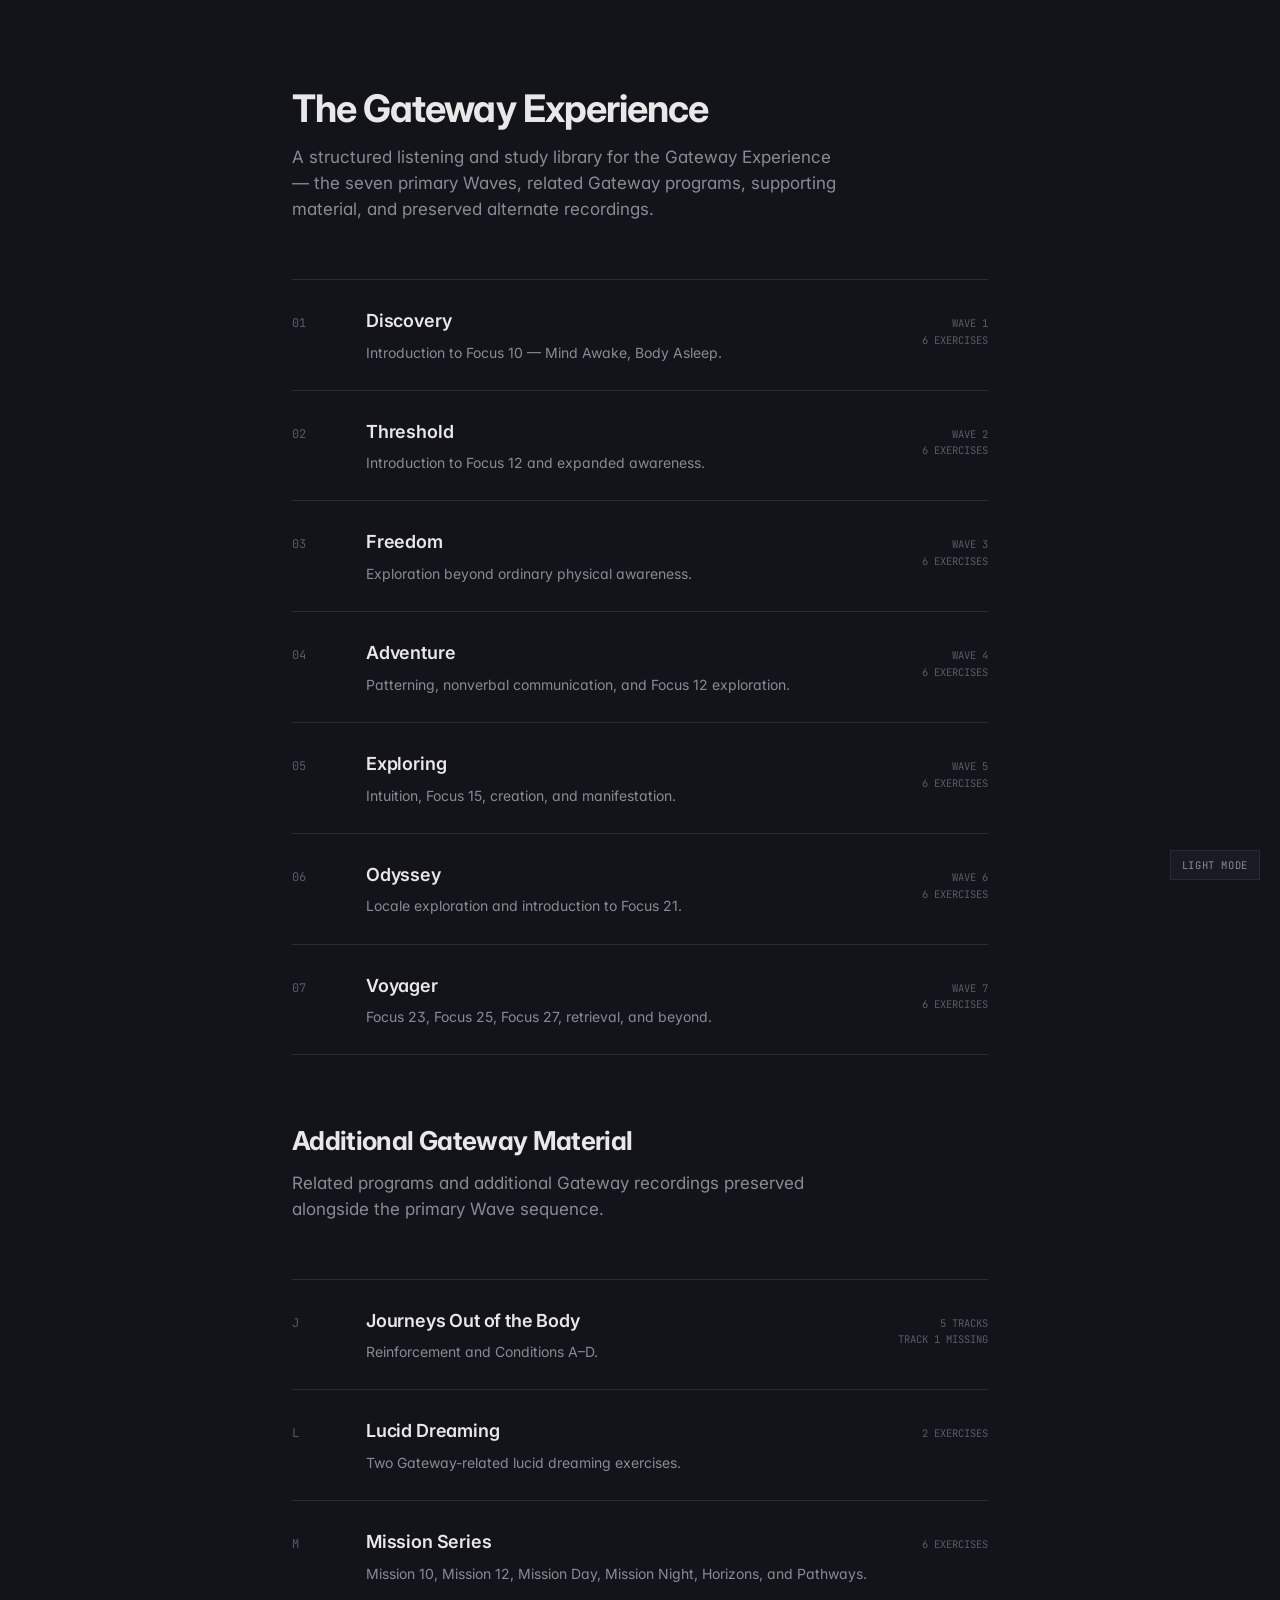
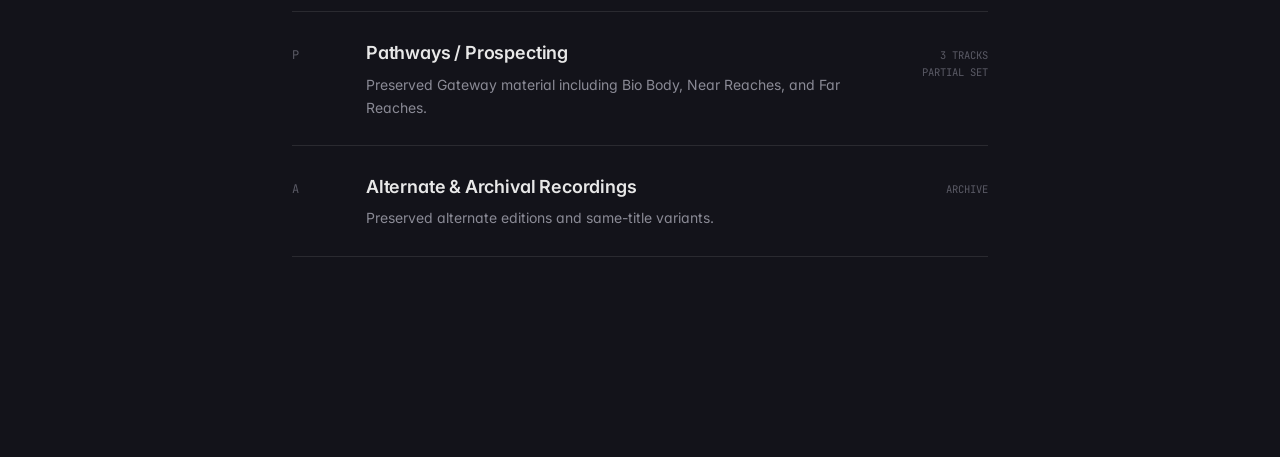
==== index.html @ ebf2a9ae "Build Gateway landing page" ====
<!DOCTYPE html>
<html lang="en" data-theme="dark">
<head>
  <meta charset="UTF-8">
  <meta name="viewport" content="width=device-width, initial-scale=1.0">
  <title>The Gateway Experience</title>
  <link rel="stylesheet" href="assets/css/main.css">
</head>

<body>

<main class="index-page">

  <header class="index-hero">
    <h1>The Gateway Experience</h1>
    <p>
      A structured listening and study library for the Gateway Experience —
      the seven primary Waves, related Gateway programs, supporting material,
      and preserved alternate recordings.
    </p>
  </header>

  <div class="lecture-list">

    <a class="lecture-card" href="wave-01/">
      <span class="num">01</span>
      <div>
        <div class="lecture-title">Discovery</div>
        <p class="lecture-sub">Introduction to Focus 10 — Mind Awake, Body Asleep.</p>
      </div>
      <div class="lecture-meta">WAVE 1<br>6 EXERCISES</div>
    </a>

    <a class="lecture-card" href="wave-02/">
      <span class="num">02</span>
      <div>
        <div class="lecture-title">Threshold</div>
        <p class="lecture-sub">Introduction to Focus 12 and expanded awareness.</p>
      </div>
      <div class="lecture-meta">WAVE 2<br>6 EXERCISES</div>
    </a>

    <a class="lecture-card" href="wave-03/">
      <span class="num">03</span>
      <div>
        <div class="lecture-title">Freedom</div>
        <p class="lecture-sub">Exploration beyond ordinary physical awareness.</p>
      </div>
      <div class="lecture-meta">WAVE 3<br>6 EXERCISES</div>
    </a>

    <a class="lecture-card" href="wave-04/">
      <span class="num">04</span>
      <div>
        <div class="lecture-title">Adventure</div>
        <p class="lecture-sub">Patterning, nonverbal communication, and Focus 12 exploration.</p>
      </div>
      <div class="lecture-meta">WAVE 4<br>6 EXERCISES</div>
    </a>

    <a class="lecture-card" href="wave-05/">
      <span class="num">05</span>
      <div>
        <div class="lecture-title">Exploring</div>
        <p class="lecture-sub">Intuition, Focus 15, creation, and manifestation.</p>
      </div>
      <div class="lecture-meta">WAVE 5<br>6 EXERCISES</div>
    </a>

    <a class="lecture-card" href="wave-06/">
      <span class="num">06</span>
      <div>
        <div class="lecture-title">Odyssey</div>
        <p class="lecture-sub">Locale exploration and introduction to Focus 21.</p>
      </div>
      <div class="lecture-meta">WAVE 6<br>6 EXERCISES</div>
    </a>

    <a class="lecture-card" href="wave-07/">
      <span class="num">07</span>
      <div>
        <div class="lecture-title">Voyager</div>
        <p class="lecture-sub">Focus 23, Focus 25, Focus 27, retrieval, and beyond.</p>
      </div>
      <div class="lecture-meta">WAVE 7<br>6 EXERCISES</div>
    </a>

  </div>

  <header class="index-hero" style="margin-top:72px;">
    <h1 style="font-size:26px;">Additional Gateway Material</h1>
    <p>
      Related programs and additional Gateway recordings preserved alongside
      the primary Wave sequence.
    </p>
  </header>

  <div class="lecture-list">

    <a class="lecture-card" href="journeys-out-of-the-body/">
      <span class="num">J</span>
      <div>
        <div class="lecture-title">Journeys Out of the Body</div>
        <p class="lecture-sub">Reinforcement and Conditions A–D.</p>
      </div>
      <div class="lecture-meta">5 TRACKS<br>TRACK 1 MISSING</div>
    </a>

    <a class="lecture-card" href="lucid-dreaming/">
      <span class="num">L</span>
      <div>
        <div class="lecture-title">Lucid Dreaming</div>
        <p class="lecture-sub">Two Gateway-related lucid dreaming exercises.</p>
      </div>
      <div class="lecture-meta">2 EXERCISES</div>
    </a>

    <a class="lecture-card" href="mission-series/">
      <span class="num">M</span>
      <div>
        <div class="lecture-title">Mission Series</div>
        <p class="lecture-sub">Mission 10, Mission 12, Mission Day, Mission Night, Horizons, and Pathways.</p>
      </div>
      <div class="lecture-meta">6 EXERCISES</div>
    </a>

    <a class="lecture-card" href="pathways-prospecting/">
      <span class="num">P</span>
      <div>
        <div class="lecture-title">Pathways / Prospecting</div>
        <p class="lecture-sub">Preserved Gateway material including Bio Body, Near Reaches, and Far Reaches.</p>
      </div>
      <div class="lecture-meta">3 TRACKS<br>PARTIAL SET</div>
    </a>

    <a class="lecture-card" href="alternates/">
      <span class="num">A</span>
      <div>
        <div class="lecture-title">Alternate &amp; Archival Recordings</div>
        <p class="lecture-sub">Preserved alternate editions and same-title variants.</p>
      </div>
      <div class="lecture-meta">ARCHIVE</div>
    </a>

  </div>

</main>

<button class="theme-toggle">LIGHT MODE</button>

<script>
  const savedTheme = localStorage.getItem('theme');
  if (savedTheme) document.documentElement.dataset.theme = savedTheme;

  const toggle = document.querySelector('.theme-toggle');

  function updateToggle() {
    toggle.textContent =
      document.documentElement.dataset.theme === 'light'
        ? 'DARK MODE'
        : 'LIGHT MODE';
  }

  updateToggle();

  toggle.addEventListener('click', () => {
    const next =
      document.documentElement.dataset.theme === 'light'
        ? 'dark'
        : 'light';

    document.documentElement.dataset.theme = next;
    localStorage.setItem('theme', next);
    updateToggle();
  });
</script>

</body>
</html>
---- assets/css/main.css ----
/* ============================================================
   QUIET TECHNICAL — Natural Law Study Notes
   Split layout: sticky video left + outline scrolls right
   ============================================================ */

@import url('https://fonts.googleapis.com/css2?family=Inter:wght@400;500;600;700&family=JetBrains+Mono:wght@400;500&display=swap');

:root {
  --bg:            #13131A;
  --bg-elevated:   #1A1A22;
  --bg-popup:      #1E1E28;
  --text:          #E8E8E8;
  --text-muted:    #8A8A95;
  --text-dim:      #5A5A65;
  --border:        #2A2A30;
  --border-strong: #3A3A45;
  --accent:        #7B9EFF;
  --accent-dim:    #5A77CC;
  --accent-glow:   rgba(123, 158, 255, 0.12);
  --logic:         #B89968;

  --font-sans: 'Inter', -apple-system, BlinkMacSystemFont, sans-serif;
  --font-mono: 'JetBrains Mono', 'SF Mono', Menlo, monospace;

  --left-col: 42%;
  --gutter: 56px;

  --ease: cubic-bezier(0.4, 0, 0.2, 1);
}

[data-theme="light"] {
  --bg:            #FAFAF7;
  --bg-elevated:   #F0F0EC;
  --bg-popup:      #FFFFFF;
  --text:          #1A1A1F;
  --text-muted:    #5A5A65;
  --text-dim:      #9A9AA0;
  --border:        #E0E0DA;
  --border-strong: #C8C8C2;
  --accent:        #3D5DCC;
  --accent-dim:    #6B85DD;
  --accent-glow:   rgba(61, 93, 204, 0.08);
  --logic:         #8C6E2E;
}

*, *::before, *::after { box-sizing: border-box; }
html { scroll-behavior: smooth; }
body {
  margin: 0;
  background: var(--bg);
  color: var(--text);
  font-family: var(--font-sans);
  font-size: 16px;
  line-height: 1.65;
  -webkit-font-smoothing: antialiased;
  -moz-osx-font-smoothing: grayscale;
  font-feature-settings: 'ss01', 'cv11';
}

/* SPLIT LAYOUT */
.study-layout {
  display: grid;
  grid-template-columns: var(--left-col) 1fr;
  gap: var(--gutter);
  max-width: 1600px;
  margin: 0 auto;
  padding: 32px 40px;
  align-items: start;
}

.left-col {
  position: sticky;
  top: 32px;
  height: calc(100vh - 64px);
  display: flex;
  flex-direction: column;
  gap: 24px;
  min-width: 0;
}

.player-wrap {
  position: relative;
  width: 100%;
  aspect-ratio: 16 / 9;
  background: #000;
  border: 1px solid var(--border);
  flex-shrink: 0;
}
.player-wrap iframe {
  position: absolute;
  inset: 0;
  width: 100%;
  height: 100%;
  border: 0;
}

.player-meta {
  font-family: var(--font-mono);
  font-size: 11px;
  color: var(--text-muted);
  display: flex;
  flex-wrap: wrap;
  gap: 18px;
  padding-top: 4px;
}
.player-meta span { display: inline-flex; gap: 6px; }
.player-meta .label { color: var(--text-dim); }
.player-meta .now-playing { color: var(--accent); }

.toc-panel {
  flex: 1;
  min-height: 0;
  display: flex;
  flex-direction: column;
  border-top: 1px solid var(--border);
  padding-top: 20px;
}
.toc-label {
  font-family: var(--font-mono);
  font-size: 10px;
  letter-spacing: 0.12em;
  text-transform: uppercase;
  color: var(--text-dim);
  margin-bottom: 14px;
  flex-shrink: 0;
}
.toc {
  overflow-y: auto;
  font-size: 13px;
  padding-right: 8px;
  flex: 1;
  min-height: 0;
}
.toc ul { list-style: none; padding: 0; margin: 0; }
.toc li { margin: 1px 0; }
.toc a {
  display: grid;
  grid-template-columns: 56px 1fr;
  gap: 10px;
  color: var(--text-muted);
  text-decoration: none;
  padding: 5px 0 5px 10px;
  border-left: 1px solid transparent;
  transition: color 0.12s var(--ease), border-color 0.12s var(--ease);
  line-height: 1.35;
}
.toc a:hover { color: var(--text); }
.toc a.active { color: var(--text); border-left-color: var(--accent); }
.toc .toc-ts {
  font-family: var(--font-mono);
  font-size: 10px;
  color: var(--text-dim);
  padding-top: 2px;
}
.toc a.active .toc-ts { color: var(--accent); }

.toc::-webkit-scrollbar { width: 4px; }
.toc::-webkit-scrollbar-track { background: transparent; }
.toc::-webkit-scrollbar-thumb { background: var(--border); border-radius: 2px; }

.right-col { min-width: 0; padding-bottom: 200px; }

.doc-header {
  padding-bottom: 28px;
  margin-bottom: 40px;
  border-bottom: 1px solid var(--border);
}
.doc-eyebrow {
  font-family: var(--font-mono);
  font-size: 11px;
  letter-spacing: 0.08em;
  text-transform: uppercase;
  color: var(--text-dim);
  margin-bottom: 14px;
}
.doc-title {
  font-size: 30px;
  font-weight: 700;
  line-height: 1.15;
  letter-spacing: -0.02em;
  margin: 0 0 10px;
}
.doc-subtitle {
  font-size: 16px;
  color: var(--text-muted);
  margin: 0 0 22px;
  line-height: 1.55;
  max-width: 640px;
}
.doc-meta {
  display: flex;
  flex-wrap: wrap;
  gap: 22px;
  font-family: var(--font-mono);
  font-size: 11px;
  color: var(--text-muted);
}
.doc-meta div { display: flex; gap: 6px; }
.doc-meta .k { color: var(--text-dim); }

/* OUTLINE HIERARCHY */
.outline h2 {
  font-size: 22px;
  font-weight: 600;
  letter-spacing: -0.015em;
  margin: 56px 0 14px;
  scroll-margin-top: 40px;
  position: relative;
  line-height: 1.25;
  color: var(--text);
}
.outline h2 .section-num {
  position: absolute;
  left: -48px;
  top: 4px;
  font-family: var(--font-mono);
  font-size: 11px;
  font-weight: 400;
  color: var(--text-dim);
}
.outline > h2:first-child { margin-top: 0; }

.outline h3 {
  font-size: 16.5px;
  font-weight: 600;
  letter-spacing: -0.005em;
  color: var(--text);
  margin: 28px 0 8px;
  scroll-margin-top: 40px;
  line-height: 1.35;
}

.outline h4 {
  font-size: 14px;
  font-weight: 600;
  color: var(--text);
  margin: 22px 0 6px;
  line-height: 1.4;
  text-transform: none;
  letter-spacing: 0;
}
.outline h4::after {
  content: '';
  display: block;
  width: 18px;
  height: 1px;
  background: var(--border-strong);
  margin-top: 4px;
}

.outline .power { color: var(--text); font-style: italic; }

.outline ul {
  list-style: none;
  padding: 0;
  margin: 8px 0 12px;
}

.outline > ul > li {
  position: relative;
  padding-left: 22px;
  margin: 10px 0;
  color: var(--text);
  font-size: 15.5px;
  line-height: 1.6;
}
.outline > ul > li::before {
  content: '';
  position: absolute;
  left: 2px;
  top: 0.78em;
  width: 8px;
  height: 1px;
  background: var(--border-strong);
}

.outline ul ul { margin: 6px 0 10px; }
.outline ul ul li {
  position: relative;
  padding-left: 20px;
  margin: 5px 0;
  color: var(--text-muted);
  font-size: 14.5px;
  line-height: 1.55;
}
.outline ul ul li::before {
  content: '';
  position: absolute;
  left: 4px;
  top: 0.72em;
  width: 5px;
  height: 1px;
  background: var(--border);
}

.outline ul ul ul li {
  font-size: 14px;
  padding-left: 18px;
  margin: 4px 0;
}
.outline ul ul ul li::before { width: 3px; }

/* TAGS — used selectively */
.tag {
  font-family: var(--font-mono);
  font-size: 9.5px;
  letter-spacing: 0.08em;
  text-transform: uppercase;
  margin-right: 10px;
  font-weight: 500;
  display: inline-block;
  vertical-align: 1px;
  padding: 1px 6px;
  border: 1px solid var(--border);
  border-radius: 2px;
  color: var(--text-dim);
}
.tag.core    { color: var(--accent); border-color: rgba(123,158,255,0.35); background: var(--accent-glow); }
.tag.logic   { color: var(--logic); border-color: rgba(184,153,104,0.4); }
.tag.quote   { color: var(--text-muted); font-style: italic; }
.tag.nuance  { color: var(--text-muted); }
.tag.tangent { color: var(--text-muted); font-style: italic; }

/* TIMESTAMPS */
.ts {
  font-family: var(--font-mono);
  font-size: 0.85em;
  color: var(--accent);
  text-decoration: none;
  padding: 1px 5px;
  margin: 0 1px;
  border-radius: 2px;
  background: var(--accent-glow);
  cursor: pointer;
  transition: background 0.12s var(--ease);
  white-space: nowrap;
}
.ts:hover { background: rgba(123, 158, 255, 0.24); }
.ts.active { background: var(--accent); color: var(--bg); }
h2 .ts, h3 .ts { font-size: 0.7em; }

/* SLIDE REFS */
.slide-ref {
  display: inline-block;
  font-family: var(--font-mono);
  font-size: 0.72em;
  color: var(--accent);
  text-decoration: none;
  vertical-align: 2px;
  padding: 0 5px;
  margin-left: 3px;
  border: 1px solid rgba(123,158,255,0.3);
  border-radius: 2px;
  cursor: pointer;
  transition: background 0.12s var(--ease), color 0.12s var(--ease);
  line-height: 1.3;
}
.slide-ref::before { content: '▦ '; opacity: 0.65; }
.slide-ref:hover { background: var(--accent-glow); color: var(--text); }

/* POPUP */
.slide-popup {
  position: absolute;
  z-index: 200;
  background: var(--bg-popup);
  border: 1px solid var(--border-strong);
  padding: 8px;
  box-shadow: 0 12px 40px rgba(0,0,0,0.6);
  pointer-events: none;
  opacity: 0;
  transform: translateY(-4px);
  transition: opacity 0.15s var(--ease), transform 0.15s var(--ease);
  max-width: 520px;
}
.slide-popup.visible { opacity: 1; transform: translateY(0); pointer-events: auto; }
.slide-popup img {
  display: block;
  max-width: 100%;
  max-height: 340px;
  width: auto;
  height: auto;
}
.slide-popup .caption {
  font-family: var(--font-mono);
  font-size: 10.5px;
  color: var(--text-muted);
  padding: 8px 4px 2px;
  display: flex;
  justify-content: space-between;
  gap: 12px;
}
.slide-popup .ts-cap { color: var(--accent); }

/* LIGHTBOX */
.lightbox {
  position: fixed;
  inset: 0;
  background: rgba(0,0,0,0.94);
  z-index: 1000;
  display: none;
  align-items: center;
  justify-content: center;
  padding: 40px;
  cursor: zoom-out;
}
.lightbox.visible { display: flex; }
.lightbox img { max-width: 100%; max-height: 100%; object-fit: contain; }
.lightbox .lightbox-caption {
  position: absolute;
  bottom: 20px;
  left: 0;
  right: 0;
  text-align: center;
  font-family: var(--font-mono);
  font-size: 12px;
  color: var(--text-muted);
}

/* THEME TOGGLE + FOOTER */
.theme-toggle {
  position: fixed;
  bottom: 20px;
  right: 20px;
  z-index: 50;
  background: var(--bg-elevated);
  border: 1px solid var(--border);
  color: var(--text-muted);
  font-family: var(--font-mono);
  font-size: 10.5px;
  letter-spacing: 0.06em;
  padding: 7px 11px;
  cursor: pointer;
  transition: color 0.12s var(--ease), border-color 0.12s var(--ease);
}
.theme-toggle:hover { color: var(--text); border-color: var(--border-strong); }

.doc-footer {
  margin-top: 80px;
  padding-top: 28px;
  border-top: 1px solid var(--border);
  font-family: var(--font-mono);
  font-size: 11px;
  color: var(--text-dim);
  display: flex;
  justify-content: space-between;
}
.doc-footer a { color: var(--text-muted); text-decoration: none; }
.doc-footer a:hover { color: var(--text); }

/* INDEX */
.index-page { max-width: 760px; margin: 0 auto; padding: 88px 32px 200px; }
.index-hero h1 {
  font-size: 38px;
  font-weight: 700;
  letter-spacing: -0.025em;
  line-height: 1.1;
  margin: 0 0 14px;
}
.index-hero p {
  font-size: 17px;
  color: var(--text-muted);
  line-height: 1.55;
  margin: 0 0 56px;
  max-width: 560px;
}
.lecture-list { border-top: 1px solid var(--border); }
.lecture-card {
  display: grid;
  grid-template-columns: 50px 1fr auto;
  gap: 24px;
  padding: 26px 0;
  border-bottom: 1px solid var(--border);
  text-decoration: none;
  color: var(--text);
  transition: padding-left 0.2s var(--ease);
  align-items: baseline;
}
.lecture-card:hover { padding-left: 12px; }
.lecture-card .num { font-family: var(--font-mono); font-size: 12px; color: var(--text-dim); }
.lecture-card .lecture-title { font-size: 18px; font-weight: 600; letter-spacing: -0.01em; margin: 0 0 5px; }
.lecture-card .lecture-sub { font-size: 14px; color: var(--text-muted); margin: 0; }
.lecture-card .lecture-meta { font-family: var(--font-mono); font-size: 10.5px; color: var(--text-dim); text-align: right; line-height: 1.6; }

/* RESPONSIVE */
@media (max-width: 1100px) {
  :root { --left-col: 38%; --gutter: 36px; }
  .study-layout { padding: 24px; }
  .outline h2 .section-num { position: static; display: block; margin-bottom: 4px; }
}
@media (max-width: 860px) {
  .study-layout { grid-template-columns: 1fr; gap: 0; padding: 0; }
  .left-col {
    position: sticky;
    top: 0;
    height: auto;
    z-index: 100;
    background: var(--bg);
    border-bottom: 1px solid var(--border);
    padding: 12px 16px;
    gap: 8px;
  }
  .toc-panel { display: none; }
  .right-col { padding: 24px 20px 160px; }
  .doc-title { font-size: 24px; }
  .index-page { padding: 56px 20px 160px; }
  .index-hero h1 { font-size: 30px; }
}
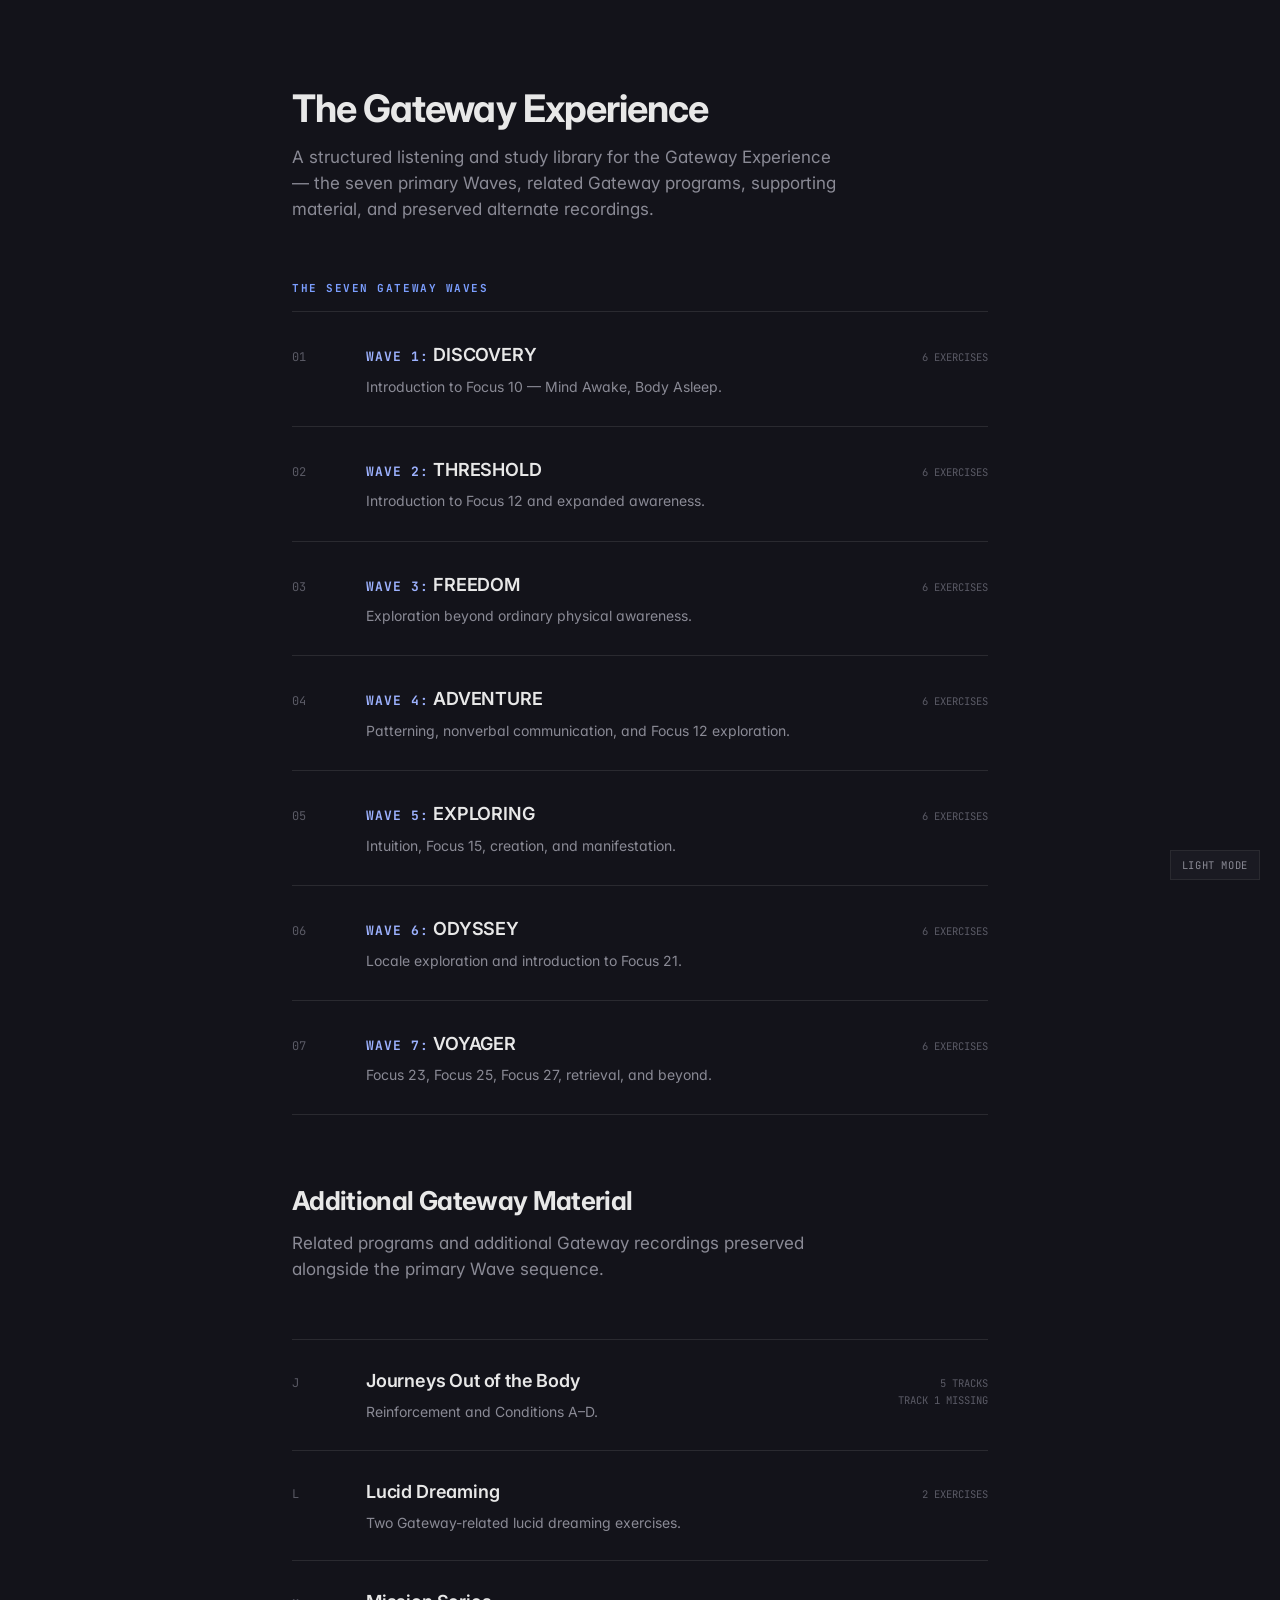
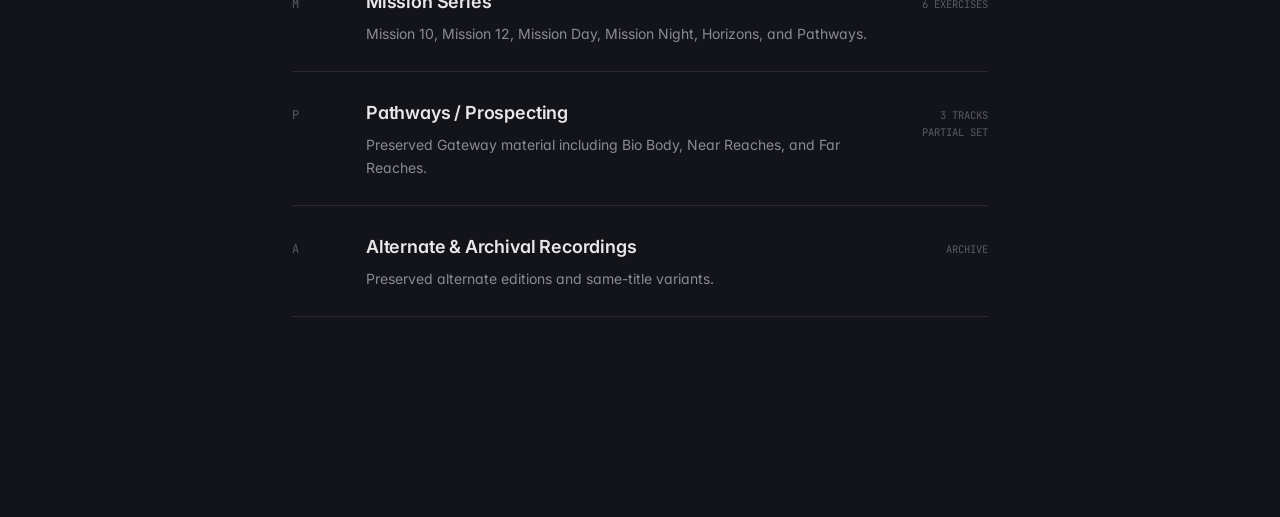
==== commit f228f2e5: "Emphasize Gateway Waves on library index" ====
--- a/index.html
+++ b/index.html
@@ -4,7 +4,7 @@
   <meta charset="UTF-8">
   <meta name="viewport" content="width=device-width, initial-scale=1.0">
   <title>The Gateway Experience</title>
-  <link rel="stylesheet" href="assets/css/main.css">
+  <link rel="stylesheet" href="assets/css/main.css?v=waves-index-1">
 </head>
 
 <body>
@@ -20,69 +20,71 @@
     </p>
   </header>
 
-  <div class="lecture-list">
+  <div class="gateway-wave-section-label">THE SEVEN GATEWAY WAVES</div>
+
+  <div class="lecture-list primary-wave-list">
 
     <a class="lecture-card" href="wave-01/">
       <span class="num">01</span>
       <div>
-        <div class="lecture-title">Discovery</div>
+        <div class="lecture-title gateway-wave-title"><span class="wave-prefix">WAVE 1:</span> DISCOVERY</div>
         <p class="lecture-sub">Introduction to Focus 10 — Mind Awake, Body Asleep.</p>
       </div>
-      <div class="lecture-meta">WAVE 1<br>6 EXERCISES</div>
+      <div class="lecture-meta">6 EXERCISES</div>
     </a>
 
     <a class="lecture-card" href="wave-02/">
       <span class="num">02</span>
       <div>
-        <div class="lecture-title">Threshold</div>
+        <div class="lecture-title gateway-wave-title"><span class="wave-prefix">WAVE 2:</span> THRESHOLD</div>
         <p class="lecture-sub">Introduction to Focus 12 and expanded awareness.</p>
       </div>
-      <div class="lecture-meta">WAVE 2<br>6 EXERCISES</div>
+      <div class="lecture-meta">6 EXERCISES</div>
     </a>
 
     <a class="lecture-card" href="wave-03/">
       <span class="num">03</span>
       <div>
-        <div class="lecture-title">Freedom</div>
+        <div class="lecture-title gateway-wave-title"><span class="wave-prefix">WAVE 3:</span> FREEDOM</div>
         <p class="lecture-sub">Exploration beyond ordinary physical awareness.</p>
       </div>
-      <div class="lecture-meta">WAVE 3<br>6 EXERCISES</div>
+      <div class="lecture-meta">6 EXERCISES</div>
     </a>
 
     <a class="lecture-card" href="wave-04/">
       <span class="num">04</span>
       <div>
-        <div class="lecture-title">Adventure</div>
+        <div class="lecture-title gateway-wave-title"><span class="wave-prefix">WAVE 4:</span> ADVENTURE</div>
         <p class="lecture-sub">Patterning, nonverbal communication, and Focus 12 exploration.</p>
       </div>
-      <div class="lecture-meta">WAVE 4<br>6 EXERCISES</div>
+      <div class="lecture-meta">6 EXERCISES</div>
     </a>
 
     <a class="lecture-card" href="wave-05/">
       <span class="num">05</span>
       <div>
-        <div class="lecture-title">Exploring</div>
+        <div class="lecture-title gateway-wave-title"><span class="wave-prefix">WAVE 5:</span> EXPLORING</div>
         <p class="lecture-sub">Intuition, Focus 15, creation, and manifestation.</p>
       </div>
-      <div class="lecture-meta">WAVE 5<br>6 EXERCISES</div>
+      <div class="lecture-meta">6 EXERCISES</div>
     </a>
 
     <a class="lecture-card" href="wave-06/">
       <span class="num">06</span>
       <div>
-        <div class="lecture-title">Odyssey</div>
+        <div class="lecture-title gateway-wave-title"><span class="wave-prefix">WAVE 6:</span> ODYSSEY</div>
         <p class="lecture-sub">Locale exploration and introduction to Focus 21.</p>
       </div>
-      <div class="lecture-meta">WAVE 6<br>6 EXERCISES</div>
+      <div class="lecture-meta">6 EXERCISES</div>
     </a>
 
     <a class="lecture-card" href="wave-07/">
       <span class="num">07</span>
       <div>
-        <div class="lecture-title">Voyager</div>
+        <div class="lecture-title gateway-wave-title"><span class="wave-prefix">WAVE 7:</span> VOYAGER</div>
         <p class="lecture-sub">Focus 23, Focus 25, Focus 27, retrieval, and beyond.</p>
       </div>
-      <div class="lecture-meta">WAVE 7<br>6 EXERCISES</div>
+      <div class="lecture-meta">6 EXERCISES</div>
     </a>
 
   </div>
--- a/assets/css/main.css
+++ b/assets/css/main.css
@@ -107,6 +107,48 @@
 .player-meta .label { color: var(--text-dim); }
 .player-meta .now-playing { color: var(--accent); }
 
+
+/* GATEWAY LIBRARY NAV */
+.library-panel {
+  flex: 0 0 auto;
+  border-top: 1px solid var(--border);
+  padding-top: 16px;
+}
+
+.library-label {
+  font-family: var(--font-mono);
+  font-size: 10px;
+  letter-spacing: 0.12em;
+  text-transform: uppercase;
+  color: var(--text-dim);
+  margin-bottom: 10px;
+}
+
+.library-nav {
+  display: grid;
+  grid-template-columns: repeat(2, minmax(0, 1fr));
+  gap: 2px 12px;
+}
+
+.library-nav a {
+  font-family: var(--font-mono);
+  font-size: 10px;
+  line-height: 1.3;
+  color: var(--text-muted);
+  text-decoration: none;
+  padding: 4px 6px;
+  border-left: 1px solid transparent;
+}
+
+.library-nav a:hover {
+  color: var(--text);
+}
+
+.library-nav a.active {
+  color: var(--text);
+  border-left-color: var(--accent);
+}
+
 .toc-panel {
   flex: 1;
   min-height: 0;
@@ -505,3 +547,464 @@
   .index-page { padding: 56px 20px 160px; }
   .index-hero h1 { font-size: 30px; }
 }
+
+
+/* GATEWAY TOP + BOTTOM PAGE NAV */
+.gateway-page-nav {
+  display: grid;
+  grid-template-columns: 1fr auto 1fr;
+  gap: 12px;
+  align-items: center;
+  margin: 0 0 32px;
+}
+
+.gateway-page-nav.bottom {
+  margin: 64px 0 0;
+  padding-top: 24px;
+  border-top: 1px solid var(--border-strong);
+}
+
+.gateway-page-nav a {
+  display: block;
+  padding: 11px 14px;
+  border: 1px solid var(--border);
+  background: var(--bg-elevated);
+  color: var(--text);
+  text-decoration: none;
+  font-family: var(--font-mono);
+  font-size: 11px;
+  line-height: 1.35;
+}
+
+.gateway-page-nav a:hover {
+  border-color: var(--accent);
+  background: var(--accent-glow);
+}
+
+.gateway-page-nav .library-home {
+  border-color: var(--accent);
+  color: var(--accent);
+  font-weight: 600;
+  letter-spacing: 0.08em;
+  text-align: center;
+}
+
+.gateway-page-nav .next {
+  text-align: right;
+}
+
+.gateway-page-nav .empty {
+  visibility: hidden;
+}
+
+@media (max-width: 760px) {
+  .gateway-page-nav {
+    grid-template-columns: 1fr;
+  }
+
+  .gateway-page-nav .next {
+    text-align: left;
+  }
+
+  .gateway-page-nav .empty {
+    display: none;
+  }
+}
+
+/* ============================================================
+   GATEWAY NAVIGATION — HIGHER VISUAL HIERARCHY
+   ============================================================ */
+
+.library-panel {
+  flex: 0 0 auto;
+  border: 1px solid var(--border-strong);
+  background: var(--bg-elevated);
+  padding: 14px;
+}
+
+.library-label {
+  font-family: var(--font-mono);
+  font-size: 11px;
+  font-weight: 700;
+  letter-spacing: 0.14em;
+  text-transform: uppercase;
+  color: var(--text);
+  margin-bottom: 12px;
+}
+
+.library-nav {
+  display: grid;
+  grid-template-columns: repeat(2, minmax(0, 1fr));
+  gap: 5px 8px;
+}
+
+.library-nav a {
+  display: block;
+  font-family: var(--font-mono);
+  font-size: 11px;
+  line-height: 1.3;
+  color: var(--text-muted);
+  text-decoration: none;
+  padding: 7px 8px;
+  border: 1px solid transparent;
+  background: transparent;
+  transition:
+    color 0.12s var(--ease),
+    border-color 0.12s var(--ease),
+    background 0.12s var(--ease);
+}
+
+.library-nav a:hover {
+  color: var(--text);
+  border-color: var(--border-strong);
+  background: var(--accent-glow);
+}
+
+.library-nav a.active {
+  color: var(--text);
+  border-color: var(--accent);
+  background: var(--accent-glow);
+  font-weight: 700;
+}
+
+/* Make exercise navigation easier to distinguish from library navigation */
+.toc-panel {
+  border-top: 1px solid var(--border-strong);
+  padding-top: 18px;
+}
+
+.toc-label {
+  font-size: 11px;
+  font-weight: 700;
+  color: var(--text);
+}
+
+/* Stronger page-to-page navigation */
+.gateway-page-nav a {
+  min-height: 42px;
+  display: flex;
+  align-items: center;
+  padding: 11px 14px;
+  border-color: var(--border-strong);
+  background: var(--bg-elevated);
+  color: var(--text);
+}
+
+.gateway-page-nav a:hover {
+  border-color: var(--accent);
+  background: var(--accent-glow);
+}
+
+.gateway-page-nav .library-home {
+  border: 1px solid var(--accent);
+  background: var(--accent-glow);
+  color: var(--accent);
+  padding-left: 18px;
+  padding-right: 18px;
+}
+
+.gateway-page-nav .next {
+  justify-content: flex-end;
+}
+
+
+/* Gateway page identity — clearer visibility */
+.doc-eyebrow {
+  font-size: 12px;
+  font-weight: 600;
+  color: var(--text-muted);
+  letter-spacing: 0.10em;
+}
+
+.doc-title {
+  font-size: 34px;
+  font-weight: 700;
+  color: var(--text);
+}
+
+
+/* Gateway Library — sequential vertical hierarchy */
+.library-nav.library-nav-stacked {
+  display: block;
+}
+
+.library-nav.library-nav-stacked a {
+  display: block;
+  width: 100%;
+  box-sizing: border-box;
+  margin: 2px 0;
+  padding: 7px 9px;
+}
+
+.library-nav.library-nav-stacked a.active {
+  border-color: var(--accent);
+  background: var(--accent-glow);
+}
+
+.library-group-label {
+  margin: 14px 0 5px;
+  padding: 8px 9px 4px;
+  border-top: 1px solid var(--border);
+  font-family: var(--font-mono);
+  font-size: 9px;
+  font-weight: 700;
+  letter-spacing: 0.12em;
+  text-transform: uppercase;
+  color: var(--text-dim);
+}
+
+/* ============================================================
+   GATEWAY RESPONSIVE NAVIGATION — FINAL
+   Cross-page library disappears on narrow layouts.
+   Current-page EXERCISES becomes the collapsible drawer.
+   ============================================================ */
+
+.exercise-toggle {
+  display: none;
+}
+
+/* Narrow desktop / tablet:
+   keep the current-page exercise list, remove the redundant cross-page library */
+@media (max-width: 1100px) {
+  .left-col > .library-panel {
+    display: none !important;
+  }
+}
+
+/* Mobile / single-column */
+@media (max-width: 860px) {
+  .study-layout {
+    grid-template-columns: 1fr;
+    gap: 0;
+    padding: 0;
+  }
+
+  .left-col {
+    position: sticky;
+    top: 0;
+    height: auto;
+    z-index: 100;
+    background: var(--bg);
+    border-bottom: 1px solid var(--border);
+    padding: 12px 16px;
+    gap: 8px;
+  }
+
+  /* The exact on-page Exercises list becomes the mobile drawer. */
+  .exercise-toggle {
+    display: flex;
+    width: 100%;
+    align-items: center;
+    justify-content: space-between;
+    padding: 11px 12px;
+    border: 1px solid var(--border-strong);
+    background: var(--bg-elevated);
+    color: var(--text);
+    font-family: var(--font-mono);
+    font-size: 11px;
+    font-weight: 700;
+    letter-spacing: 0.12em;
+    text-transform: uppercase;
+    cursor: pointer;
+  }
+
+  .exercise-toggle-mark {
+    color: var(--accent);
+    font-size: 15px;
+    line-height: 1;
+  }
+
+  .left-col .toc-panel {
+    display: none;
+    flex: none;
+    min-height: 0;
+    max-height: 48vh;
+    margin: 0;
+    padding: 8px 0 10px;
+    border: 1px solid var(--border-strong);
+    border-top: 0;
+    background: var(--bg-elevated);
+    overflow: hidden;
+  }
+
+  .left-col .toc-panel.open {
+    display: flex;
+  }
+
+  .left-col .toc-label {
+    display: none;
+  }
+
+  .left-col .toc {
+    display: block;
+    overflow-y: auto;
+    padding: 2px 10px 4px;
+  }
+
+  .left-col .toc a {
+    padding-top: 7px;
+    padding-bottom: 7px;
+  }
+
+  /* Cross-page Gateway Library is not duplicated in the sticky mobile panel. */
+  .left-col > .library-panel,
+  .library-toggle {
+    display: none !important;
+  }
+
+  .gateway-page-nav .library-home::after {
+    content: none !important;
+  }
+
+  .right-col {
+    padding: 24px 20px 160px;
+  }
+
+  .doc-title {
+    font-size: 24px;
+  }
+
+  .index-page {
+    padding: 56px 20px 160px;
+  }
+
+  .index-hero h1 {
+    font-size: 30px;
+  }
+}
+
+/* ============================================================
+   CONTROL VISIBILITY TUNING
+   Brighter controls + real hover/focus states
+   ============================================================ */
+
+.exercise-toggle,
+.gateway-page-nav a {
+  color: var(--text);
+  background: rgba(255, 255, 255, 0.02);
+  border-color: rgba(255, 255, 255, 0.18);
+  transition:
+    background 160ms ease,
+    border-color 160ms ease,
+    color 160ms ease,
+    box-shadow 160ms ease,
+    transform 160ms ease;
+}
+
+.gateway-page-nav a {
+  min-height: 42px;
+  display: flex;
+  align-items: center;
+}
+
+.exercise-toggle:hover,
+.exercise-toggle:focus-visible,
+.gateway-page-nav a:hover,
+.gateway-page-nav a:focus-visible {
+  color: #ffffff;
+  background: rgba(110, 140, 255, 0.12);
+  border-color: rgba(110, 140, 255, 0.65);
+  box-shadow: 0 0 0 1px rgba(110, 140, 255, 0.18) inset;
+  text-decoration: none;
+  outline: none;
+}
+
+.exercise-toggle:active,
+.gateway-page-nav a:active {
+  transform: translateY(1px);
+}
+
+.gateway-page-nav .library-home {
+  font-weight: 700;
+  color: #9db2ff;
+  background: rgba(110, 140, 255, 0.10);
+  border-color: rgba(110, 140, 255, 0.50);
+}
+
+.gateway-page-nav .library-home:hover,
+.gateway-page-nav .library-home:focus-visible {
+  color: #ffffff;
+  background: rgba(110, 140, 255, 0.18);
+  border-color: rgba(110, 140, 255, 0.85);
+}
+
+.exercise-toggle-mark {
+  color: #9db2ff;
+}
+
+/* Keep the mobile exercise drawer visually tied to the button */
+@media (max-width: 860px) {
+  .left-col .toc-panel {
+    border-color: rgba(255, 255, 255, 0.18);
+    background: rgba(255, 255, 255, 0.02);
+  }
+}
+
+
+/* Exercise numbers — hover / active feedback */
+.toc .toc-ts {
+  transition:
+    color 160ms ease,
+    background 160ms ease,
+    border-color 160ms ease;
+  border: 1px solid transparent;
+  padding: 2px 5px;
+}
+
+.toc a:hover .toc-ts,
+.toc a:focus-visible .toc-ts {
+  color: #ffffff;
+  background: rgba(110, 140, 255, 0.14);
+  border-color: rgba(110, 140, 255, 0.55);
+}
+
+.toc a.active .toc-ts {
+  color: #ffffff;
+  background: rgba(110, 140, 255, 0.18);
+  border-color: var(--accent);
+}
+
+
+/* ============================================================
+   GATEWAY INDEX — PRIMARY WAVE EMPHASIS
+   ============================================================ */
+
+.gateway-wave-section-label {
+  margin: 0 0 14px;
+  font-family: var(--font-mono);
+  font-size: 11px;
+  font-weight: 700;
+  letter-spacing: 0.14em;
+  text-transform: uppercase;
+  color: var(--accent);
+}
+
+.primary-wave-list .lecture-card {
+  padding-top: 28px;
+  padding-bottom: 28px;
+}
+
+.gateway-wave-title {
+  font-size: 19px;
+  font-weight: 700;
+  letter-spacing: -0.01em;
+}
+
+.gateway-wave-title .wave-prefix {
+  font-family: var(--font-mono);
+  font-size: 0.72em;
+  font-weight: 700;
+  letter-spacing: 0.08em;
+  color: #9db2ff;
+}
+
+.primary-wave-list .lecture-card:hover .wave-prefix,
+.primary-wave-list .lecture-card:focus-visible .wave-prefix {
+  color: #ffffff;
+}
+
+.primary-wave-list .lecture-card:hover .gateway-wave-title,
+.primary-wave-list .lecture-card:focus-visible .gateway-wave-title {
+  color: #ffffff;
+}
+
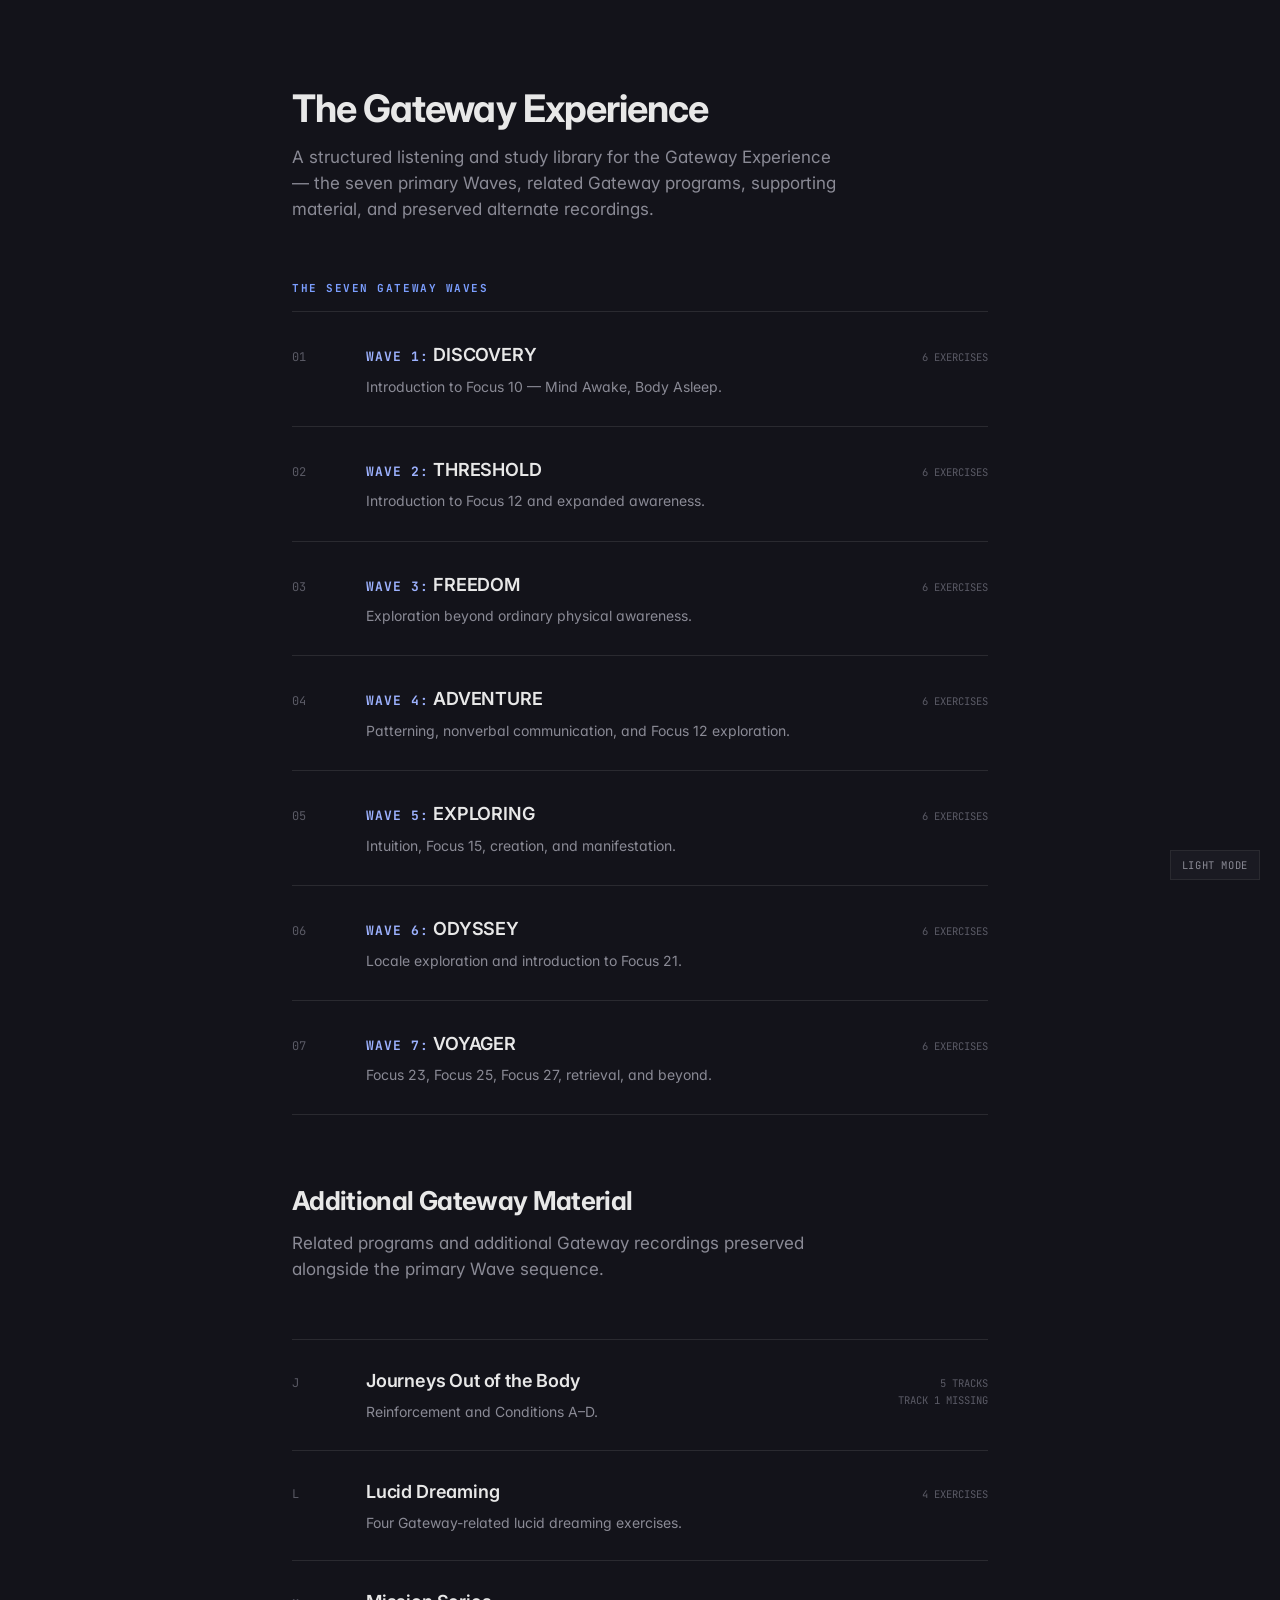
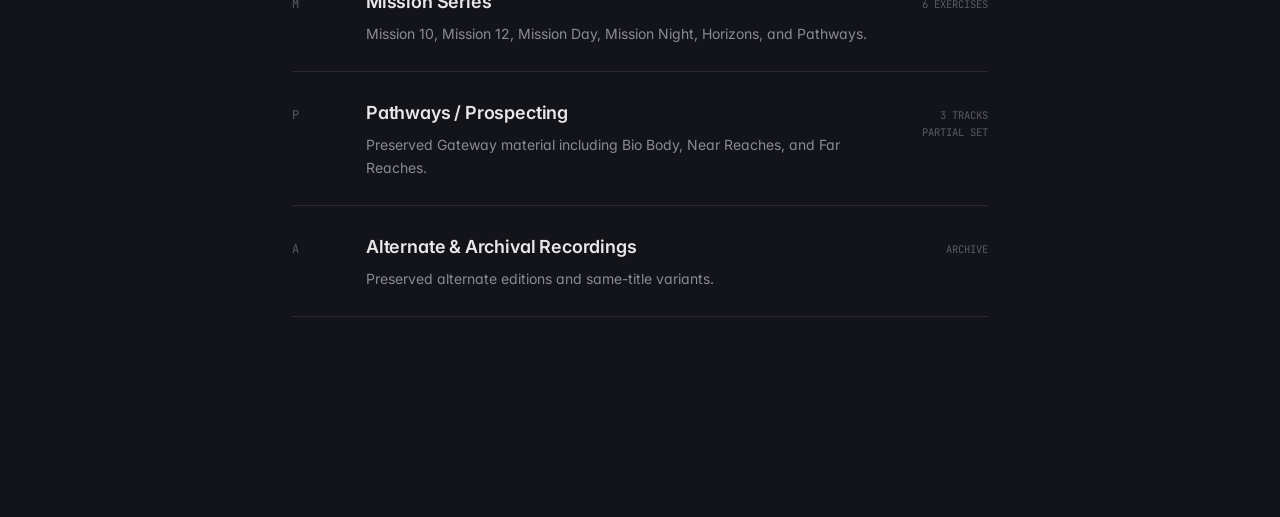
==== commit fd52b1fe: "Add complete Lucid Dreaming series" ====
--- a/index.html
+++ b/index.html
@@ -112,9 +112,9 @@
       <span class="num">L</span>
       <div>
         <div class="lecture-title">Lucid Dreaming</div>
-        <p class="lecture-sub">Two Gateway-related lucid dreaming exercises.</p>
+        <p class="lecture-sub">Four Gateway-related lucid dreaming exercises.</p>
       </div>
-      <div class="lecture-meta">2 EXERCISES</div>
+      <div class="lecture-meta">4 EXERCISES</div>
     </a>
 
     <a class="lecture-card" href="mission-series/">
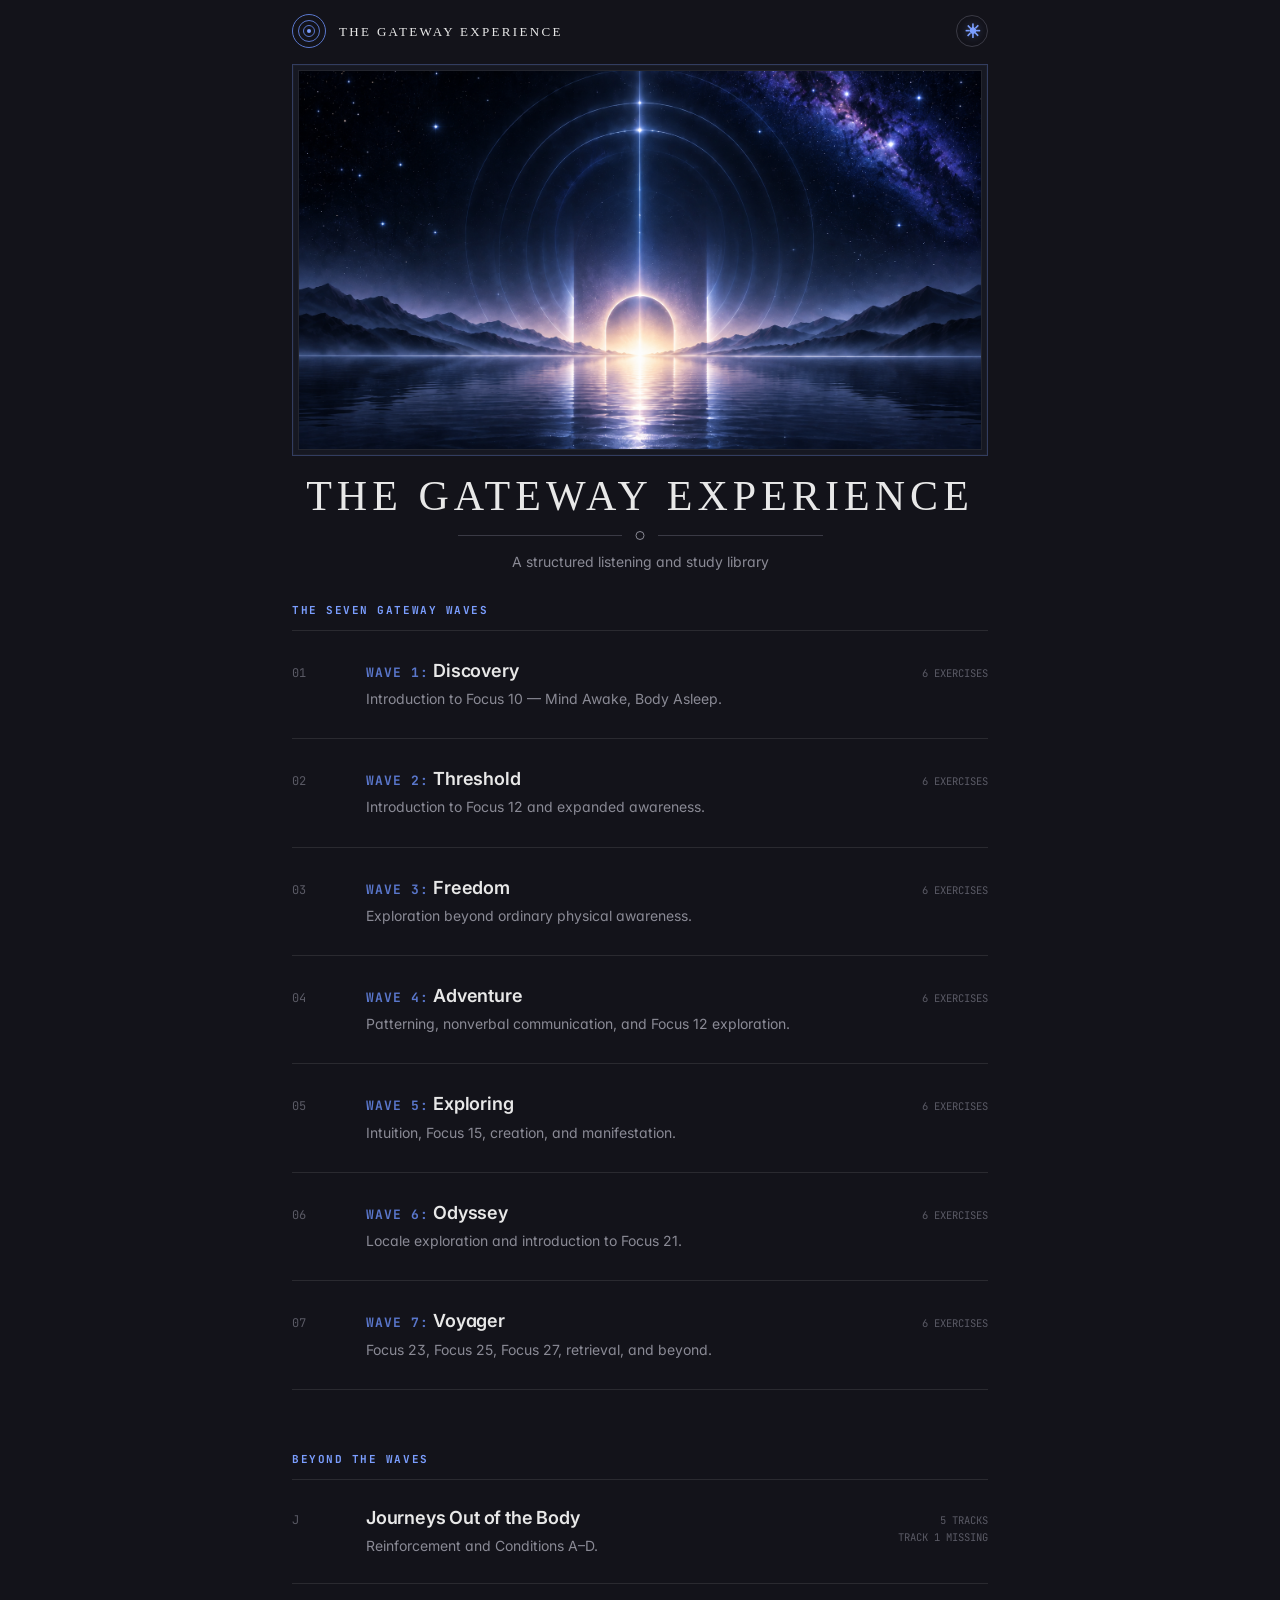
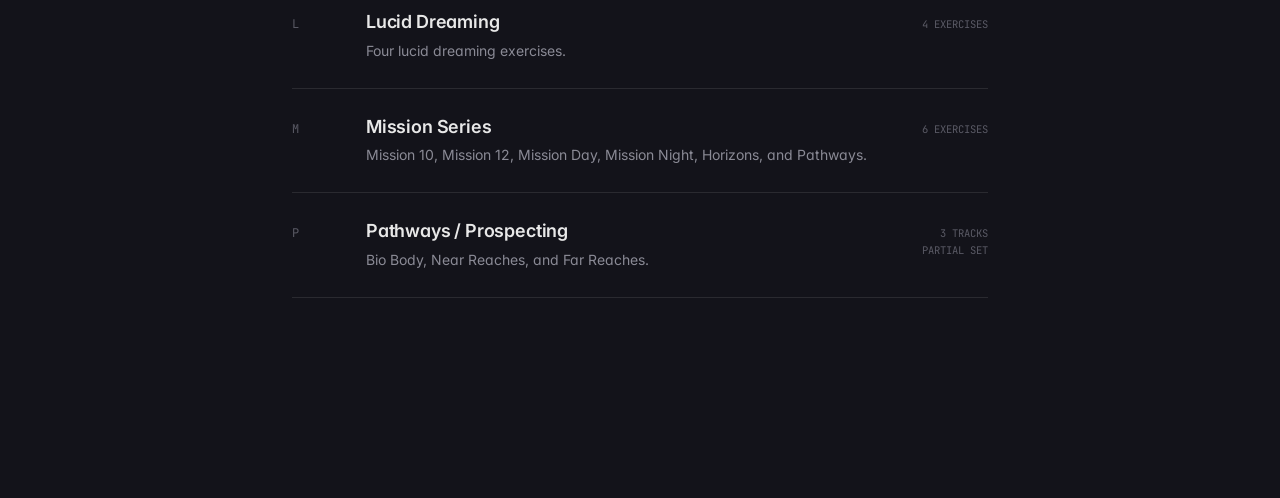
==== commit 7191ae83: "Refine Gateway library UI and navigation" ====
--- a/index.html
+++ b/index.html
@@ -5,19 +5,46 @@
   <meta name="viewport" content="width=device-width, initial-scale=1.0">
   <title>The Gateway Experience</title>
   <link rel="stylesheet" href="assets/css/main.css?v=waves-index-1">
+
+  <meta property="og:title" content="The Gateway Experience">
+  <meta property="og:description" content="A structured listening and study library">
+  <meta property="og:image" content="https://danielleackerman.github.io/gateway-experience/assets/images/gateway-share.png">
+  <meta property="og:url" content="https://danielleackerman.github.io/gateway-experience/">
+  <meta property="og:type" content="website">
+  <meta name="twitter:card" content="summary_large_image">
+  <meta name="twitter:title" content="The Gateway Experience">
+  <meta name="twitter:description" content="A structured listening and study library">
+  <meta name="twitter:image" content="https://danielleackerman.github.io/gateway-experience/assets/images/gateway-share.png">
 </head>
 
 <body>
 
 <main class="index-page">
 
-  <header class="index-hero">
+  <nav class="gateway-masthead">
+    <div class="gateway-mark" aria-hidden="true">
+      <span></span>
+    </div>
+    <div class="gateway-masthead-title">The Gateway Experience</div>
+    <button class="theme-toggle gateway-theme-toggle" type="button">LIGHT MODE</button>
+  </nav>
+
+
+  <header class="index-hero gateway-index-hero">
+    <div class="gateway-hero-art">
+      <img class="gateway-hero-dark"
+           src="assets/images/gateway-hero-dark.png"
+           alt="">
+      <img class="gateway-hero-light"
+           src="assets/images/gateway-hero-light.png"
+           alt="">
+    </div>
+
     <h1>The Gateway Experience</h1>
-    <p>
-      A structured listening and study library for the Gateway Experience —
-      the seven primary Waves, related Gateway programs, supporting material,
-      and preserved alternate recordings.
-    </p>
+    <div class="gateway-title-rule" aria-hidden="true">
+      <span></span>
+    </div>
+    <p>A structured listening and study library</p>
   </header>
 
   <div class="gateway-wave-section-label">THE SEVEN GATEWAY WAVES</div>
@@ -27,7 +54,7 @@
     <a class="lecture-card" href="wave-01/">
       <span class="num">01</span>
       <div>
-        <div class="lecture-title gateway-wave-title"><span class="wave-prefix">WAVE 1:</span> DISCOVERY</div>
+        <div class="lecture-title gateway-wave-title"><span class="wave-prefix">WAVE 1:</span> Discovery</div>
         <p class="lecture-sub">Introduction to Focus 10 — Mind Awake, Body Asleep.</p>
       </div>
       <div class="lecture-meta">6 EXERCISES</div>
@@ -36,7 +63,7 @@
     <a class="lecture-card" href="wave-02/">
       <span class="num">02</span>
       <div>
-        <div class="lecture-title gateway-wave-title"><span class="wave-prefix">WAVE 2:</span> THRESHOLD</div>
+        <div class="lecture-title gateway-wave-title"><span class="wave-prefix">WAVE 2:</span> Threshold</div>
         <p class="lecture-sub">Introduction to Focus 12 and expanded awareness.</p>
       </div>
       <div class="lecture-meta">6 EXERCISES</div>
@@ -45,7 +72,7 @@
     <a class="lecture-card" href="wave-03/">
       <span class="num">03</span>
       <div>
-        <div class="lecture-title gateway-wave-title"><span class="wave-prefix">WAVE 3:</span> FREEDOM</div>
+        <div class="lecture-title gateway-wave-title"><span class="wave-prefix">WAVE 3:</span> Freedom</div>
         <p class="lecture-sub">Exploration beyond ordinary physical awareness.</p>
       </div>
       <div class="lecture-meta">6 EXERCISES</div>
@@ -54,7 +81,7 @@
     <a class="lecture-card" href="wave-04/">
       <span class="num">04</span>
       <div>
-        <div class="lecture-title gateway-wave-title"><span class="wave-prefix">WAVE 4:</span> ADVENTURE</div>
+        <div class="lecture-title gateway-wave-title"><span class="wave-prefix">WAVE 4:</span> Adventure</div>
         <p class="lecture-sub">Patterning, nonverbal communication, and Focus 12 exploration.</p>
       </div>
       <div class="lecture-meta">6 EXERCISES</div>
@@ -63,7 +90,7 @@
     <a class="lecture-card" href="wave-05/">
       <span class="num">05</span>
       <div>
-        <div class="lecture-title gateway-wave-title"><span class="wave-prefix">WAVE 5:</span> EXPLORING</div>
+        <div class="lecture-title gateway-wave-title"><span class="wave-prefix">WAVE 5:</span> Exploring</div>
         <p class="lecture-sub">Intuition, Focus 15, creation, and manifestation.</p>
       </div>
       <div class="lecture-meta">6 EXERCISES</div>
@@ -72,7 +99,7 @@
     <a class="lecture-card" href="wave-06/">
       <span class="num">06</span>
       <div>
-        <div class="lecture-title gateway-wave-title"><span class="wave-prefix">WAVE 6:</span> ODYSSEY</div>
+        <div class="lecture-title gateway-wave-title"><span class="wave-prefix">WAVE 6:</span> Odyssey</div>
         <p class="lecture-sub">Locale exploration and introduction to Focus 21.</p>
       </div>
       <div class="lecture-meta">6 EXERCISES</div>
@@ -81,7 +108,7 @@
     <a class="lecture-card" href="wave-07/">
       <span class="num">07</span>
       <div>
-        <div class="lecture-title gateway-wave-title"><span class="wave-prefix">WAVE 7:</span> VOYAGER</div>
+        <div class="lecture-title gateway-wave-title"><span class="wave-prefix">WAVE 7:</span> Voyager</div>
         <p class="lecture-sub">Focus 23, Focus 25, Focus 27, retrieval, and beyond.</p>
       </div>
       <div class="lecture-meta">6 EXERCISES</div>
@@ -89,13 +116,7 @@
 
   </div>
 
-  <header class="index-hero" style="margin-top:72px;">
-    <h1 style="font-size:26px;">Additional Gateway Material</h1>
-    <p>
-      Related programs and additional Gateway recordings preserved alongside
-      the primary Wave sequence.
-    </p>
-  </header>
+  <div class="gateway-wave-section-label beyond-waves-label">BEYOND THE WAVES</div>
 
   <div class="lecture-list">
 
@@ -112,7 +133,7 @@
       <span class="num">L</span>
       <div>
         <div class="lecture-title">Lucid Dreaming</div>
-        <p class="lecture-sub">Four Gateway-related lucid dreaming exercises.</p>
+        <p class="lecture-sub">Four lucid dreaming exercises.</p>
       </div>
       <div class="lecture-meta">4 EXERCISES</div>
     </a>
@@ -130,26 +151,14 @@
       <span class="num">P</span>
       <div>
         <div class="lecture-title">Pathways / Prospecting</div>
-        <p class="lecture-sub">Preserved Gateway material including Bio Body, Near Reaches, and Far Reaches.</p>
+        <p class="lecture-sub">Bio Body, Near Reaches, and Far Reaches.</p>
       </div>
       <div class="lecture-meta">3 TRACKS<br>PARTIAL SET</div>
-    </a>
-
-    <a class="lecture-card" href="alternates/">
-      <span class="num">A</span>
-      <div>
-        <div class="lecture-title">Alternate &amp; Archival Recordings</div>
-        <p class="lecture-sub">Preserved alternate editions and same-title variants.</p>
-      </div>
-      <div class="lecture-meta">ARCHIVE</div>
     </a>
 
   </div>
 
 </main>
-
-<button class="theme-toggle">LIGHT MODE</button>
-
 <script>
   const savedTheme = localStorage.getItem('theme');
   if (savedTheme) document.documentElement.dataset.theme = savedTheme;
--- a/assets/css/main.css
+++ b/assets/css/main.css
@@ -29,18 +29,18 @@
 }
 
 [data-theme="light"] {
-  --bg:            #FAFAF7;
-  --bg-elevated:   #F0F0EC;
-  --bg-popup:      #FFFFFF;
-  --text:          #1A1A1F;
-  --text-muted:    #5A5A65;
-  --text-dim:      #9A9AA0;
-  --border:        #E0E0DA;
-  --border-strong: #C8C8C2;
-  --accent:        #3D5DCC;
-  --accent-dim:    #6B85DD;
-  --accent-glow:   rgba(61, 93, 204, 0.08);
-  --logic:         #8C6E2E;
+  --bg:            #E7EBF4;
+  --bg-elevated:   #DDE3EF;
+  --bg-popup:      #EEF1F7;
+  --text:          #25324D;
+  --text-muted:    #596782;
+  --text-dim:      #8290AA;
+  --border:        #C8D0DF;
+  --border-strong: #AEB9CE;
+  --accent:        #5269AD;
+  --accent-dim:    #7083B8;
+  --accent-glow:   rgba(82, 105, 173, 0.10);
+  --logic:         #796647;
 }
 
 *, *::before, *::after { box-sizing: border-box; }
@@ -490,7 +490,7 @@
 .doc-footer a:hover { color: var(--text); }
 
 /* INDEX */
-.index-page { max-width: 760px; margin: 0 auto; padding: 88px 32px 200px; }
+.index-page { max-width: 760px; margin: 0 auto; padding: 28px 32px 200px; }
 .index-hero h1 {
   font-size: 38px;
   font-weight: 700;
@@ -506,22 +506,6 @@
   max-width: 560px;
 }
 .lecture-list { border-top: 1px solid var(--border); }
-.lecture-card {
-  display: grid;
-  grid-template-columns: 50px 1fr auto;
-  gap: 24px;
-  padding: 26px 0;
-  border-bottom: 1px solid var(--border);
-  text-decoration: none;
-  color: var(--text);
-  transition: padding-left 0.2s var(--ease);
-  align-items: baseline;
-}
-.lecture-card:hover { padding-left: 12px; }
-.lecture-card .num { font-family: var(--font-mono); font-size: 12px; color: var(--text-dim); }
-.lecture-card .lecture-title { font-size: 18px; font-weight: 600; letter-spacing: -0.01em; margin: 0 0 5px; }
-.lecture-card .lecture-sub { font-size: 14px; color: var(--text-muted); margin: 0; }
-.lecture-card .lecture-meta { font-family: var(--font-mono); font-size: 10.5px; color: var(--text-dim); text-align: right; line-height: 1.6; }
 
 /* RESPONSIVE */
 @media (max-width: 1100px) {
@@ -544,7 +528,7 @@
   .toc-panel { display: none; }
   .right-col { padding: 24px 20px 160px; }
   .doc-title { font-size: 24px; }
-  .index-page { padding: 56px 20px 160px; }
+  .index-page { padding: 24px 20px 160px; }
   .index-hero h1 { font-size: 30px; }
 }
 
@@ -979,11 +963,6 @@
   color: var(--accent);
 }
 
-.primary-wave-list .lecture-card {
-  padding-top: 28px;
-  padding-bottom: 28px;
-}
-
 .gateway-wave-title {
   font-size: 19px;
   font-weight: 700;
@@ -998,6 +977,293 @@
   color: #9db2ff;
 }
 
+
+
+
+/* Gateway light-mode integration */
+[data-theme="light"] .gateway-image-hero {
+  border-color: #B8C3D8;
+  background: #DDE3EF;
+}
+
+[data-theme="light"] .exercise-toggle,
+[data-theme="light"] .gateway-page-nav a {
+  color: var(--text);
+  background: rgba(111, 128, 170, 0.08);
+  border-color: rgba(91, 108, 151, 0.30);
+}
+
+[data-theme="light"] .exercise-toggle:hover,
+[data-theme="light"] .exercise-toggle:focus-visible,
+[data-theme="light"] .gateway-page-nav a:hover,
+[data-theme="light"] .gateway-page-nav a:focus-visible {
+  color: #24365F;
+  background: rgba(111, 128, 170, 0.16);
+  border-color: rgba(82, 105, 173, 0.55);
+  box-shadow: 0 0 0 1px rgba(82, 105, 173, 0.10) inset;
+}
+
+[data-theme="light"] .gateway-page-nav .library-home {
+  color: #425A9A;
+  background: rgba(82, 105, 173, 0.10);
+  border-color: rgba(82, 105, 173, 0.42);
+}
+
+[data-theme="light"] .gateway-page-nav .library-home:hover,
+[data-theme="light"] .gateway-page-nav .library-home:focus-visible {
+  color: #263B72;
+  background: rgba(82, 105, 173, 0.18);
+  border-color: rgba(82, 105, 173, 0.65);
+}
+
+[data-theme="light"] .exercise-toggle-mark,
+[data-theme="light"] .gateway-wave-title .wave-prefix {
+  color: #5269AD;
+}
+
+[data-theme="light"] .toc a:hover .toc-ts,
+[data-theme="light"] .toc a:focus-visible .toc-ts,
+[data-theme="light"] .toc a.active .toc-ts {
+  color: #263B72;
+  background: rgba(82, 105, 173, 0.12);
+}
+
+@media (max-width: 860px) {
+  [data-theme="light"] .left-col .toc-panel {
+    border-color: rgba(91, 108, 151, 0.30);
+    background: #DDE3EF;
+  }
+}
+
+
+/* Gateway index hero */
+.gateway-index-hero {
+  margin: 0 0 48px;
+}
+
+.gateway-hero-art {
+  width: 100%;
+  aspect-ratio: 16 / 9;
+  overflow: hidden;
+  margin: 0 0 30px;
+}
+
+.gateway-hero-art img {
+  width: 100%;
+  height: 100%;
+  object-fit: cover;
+  object-position: center;
+  display: block;
+}
+
+.gateway-hero-light {
+  display: none !important;
+}
+
+[data-theme="light"] .gateway-hero-dark {
+  display: none !important;
+}
+
+[data-theme="light"] .gateway-hero-light {
+  display: block !important;
+}
+
+.gateway-index-hero h1 {
+  margin: 0 0 12px;
+}
+
+.gateway-index-hero p {
+  margin: 0;
+}
+
+
+/* Gateway index title treatment — match approved mockup */
+.gateway-index-hero h1 {
+  margin: 30px auto 20px;
+  max-width: 680px;
+  text-align: center;
+  font-family: Georgia, 'Times New Roman', serif;
+  font-size: clamp(30px, 4.2vw, 46px);
+  font-weight: 400;
+  line-height: 1.08;
+  letter-spacing: 0.13em;
+  text-transform: uppercase;
+  color: var(--text);
+}
+
+.gateway-title-rule {
+  position: relative;
+  width: min(365px, 58%);
+  height: 14px;
+  margin: 0 auto 12px;
+}
+
+.gateway-title-rule::before,
+.gateway-title-rule::after {
+  content: '';
+  position: absolute;
+  top: 6px;
+  width: calc(50% - 18px);
+  height: 1px;
+  background: var(--border-strong);
+}
+
+.gateway-title-rule::before {
+  left: 0;
+}
+
+.gateway-title-rule::after {
+  right: 0;
+}
+
+.gateway-title-rule span {
+  position: absolute;
+  left: 50%;
+  top: 2px;
+  width: 9px;
+  height: 9px;
+  transform: translateX(-50%);
+  border: 1px solid var(--text-muted);
+  border-radius: 50%;
+}
+
+.gateway-index-hero p {
+  margin: 0 auto 54px;
+  max-width: 620px;
+  text-align: center;
+  font-size: 18px;
+  line-height: 1.5;
+  color: var(--text-muted);
+}
+
+@media (max-width: 700px) {
+  .gateway-index-hero h1 {
+    font-size: 29px;
+    letter-spacing: 0.09em;
+  }
+
+  .gateway-index-hero p {
+    font-size: 16px;
+    margin-bottom: 44px;
+  }
+}
+
+
+/* Gateway index masthead */
+.gateway-masthead {
+  display: flex;
+  align-items: center;
+  gap: 14px;
+  margin: 0 0 34px;
+}
+
+.gateway-masthead-title {
+  font-family: Georgia, 'Times New Roman', serif;
+  font-size: 15px;
+  font-weight: 400;
+  letter-spacing: 0.18em;
+  text-transform: uppercase;
+  color: var(--text);
+  line-height: 1;
+}
+
+.gateway-mark {
+  position: relative;
+  width: 34px;
+  height: 34px;
+  flex: 0 0 34px;
+  border: 1px solid var(--accent-dim);
+  border-radius: 50%;
+}
+
+.gateway-mark::before,
+.gateway-mark::after,
+.gateway-mark span {
+  content: '';
+  position: absolute;
+  border-radius: 50%;
+  border: 1px solid var(--accent-dim);
+}
+
+.gateway-mark::before {
+  inset: 5px;
+}
+
+.gateway-mark::after {
+  inset: 10px;
+}
+
+.gateway-mark span {
+  inset: 14px;
+  background: var(--accent);
+  border: 0;
+}
+
+@media (max-width: 600px) {
+  .gateway-masthead {
+    gap: 11px;
+    margin-bottom: 26px;
+  }
+
+  .gateway-mark {
+    width: 28px;
+    height: 28px;
+    flex-basis: 28px;
+  }
+
+  .gateway-mark::before {
+    inset: 4px;
+  }
+
+  .gateway-mark::after {
+    inset: 8px;
+  }
+
+  .gateway-mark span {
+    inset: 12px;
+  }
+
+  .gateway-masthead-title {
+    font-size: 12px;
+    letter-spacing: 0.14em;
+  }
+}
+
+
+/* Second Gateway section — same visual treatment as first */
+.beyond-waves-label {
+  margin-top: 72px;
+}
+
+
+/* EXACT ORIGINAL INDEX CARD RULES RESTORED */
+.lecture-card {
+  display: grid;
+  grid-template-columns: 50px 1fr auto;
+  gap: 24px;
+  padding: 26px 0;
+  border-bottom: 1px solid var(--border);
+  text-decoration: none;
+  color: var(--text);
+  transition: padding-left 0.2s var(--ease);
+  align-items: baseline;
+}
+
+.lecture-card:hover { padding-left: 12px; }
+
+.lecture-card .num { font-family: var(--font-mono); font-size: 12px; color: var(--text-dim); }
+
+.lecture-card .lecture-title { font-size: 18px; font-weight: 600; letter-spacing: -0.01em; margin: 0 0 5px; }
+
+.lecture-card .lecture-sub { font-size: 14px; color: var(--text-muted); margin: 0; }
+
+.lecture-card .lecture-meta { font-family: var(--font-mono); font-size: 10.5px; color: var(--text-dim); text-align: right; line-height: 1.6; }
+
+.primary-wave-list .lecture-card {
+  padding-top: 28px;
+  padding-bottom: 28px;
+}
+
 .primary-wave-list .lecture-card:hover .wave-prefix,
 .primary-wave-list .lecture-card:focus-visible .wave-prefix {
   color: #ffffff;
@@ -1008,3 +1274,769 @@
   color: #ffffff;
 }
 
+/* ============================================================
+   INDEX CARD HOVER — CONSISTENT ACROSS BOTH SECTIONS
+   Keep original smooth movement; unify blue activation.
+   ============================================================ */
+
+.lecture-card .lecture-title,
+.lecture-card .num,
+.lecture-card .lecture-meta,
+.gateway-wave-title .wave-prefix {
+  transition: color 0.2s var(--ease);
+}
+
+.lecture-card:hover .lecture-title,
+.lecture-card:focus-visible .lecture-title {
+  color: var(--accent);
+}
+
+.lecture-card:hover .num,
+.lecture-card:focus-visible .num {
+  color: var(--accent);
+}
+
+.lecture-card:hover .lecture-meta,
+.lecture-card:focus-visible .lecture-meta {
+  color: var(--accent-dim);
+}
+
+/* Override the old Waves-only white hover so both sections behave alike */
+.primary-wave-list .lecture-card:hover .gateway-wave-title,
+.primary-wave-list .lecture-card:focus-visible .gateway-wave-title,
+.primary-wave-list .lecture-card:hover .wave-prefix,
+.primary-wave-list .lecture-card:focus-visible .wave-prefix {
+  color: var(--accent);
+}
+
+
+/* Tighten Gateway index hero spacing */
+.index-page {
+  padding-top: 16px;
+}
+
+.gateway-masthead {
+  margin-bottom: 18px;
+}
+
+.gateway-hero-art {
+  margin-bottom: 16px;
+}
+
+.gateway-index-hero h1 {
+  margin-top: 16px;
+  margin-bottom: 10px;
+}
+
+.gateway-title-rule {
+  margin-bottom: 8px;
+}
+
+.gateway-index-hero p {
+  margin-bottom: 32px;
+}
+
+@media (max-width: 700px) {
+  .index-page {
+    padding-top: 12px;
+  }
+
+  .gateway-masthead {
+    margin-bottom: 14px;
+  }
+
+  .gateway-hero-art {
+    margin-bottom: 14px;
+  }
+
+  .gateway-index-hero h1 {
+    margin-top: 14px;
+    margin-bottom: 8px;
+  }
+
+  .gateway-index-hero p {
+    margin-bottom: 28px;
+  }
+}
+
+
+.gateway-index-hero p {
+  font-size: 14px;
+}
+
+
+/* Audio player — same visible shape in dark + light */
+.player-wrap.audio {
+  background: transparent;
+  border-color: transparent;
+}
+
+[data-theme="light"] .player-wrap.audio {
+  background: transparent;
+  border-color: transparent;
+}
+
+
+
+/* ============================================================
+   GATEWAY SITE MASTHEAD — LISTENING PAGES
+   ============================================================ */
+
+.gateway-site-masthead {
+  max-width: 1600px;
+  margin: 0 auto;
+  padding: 22px 40px 0;
+  display: flex;
+  align-items: center;
+  gap: 14px;
+  color: var(--text);
+  text-decoration: none;
+}
+
+.gateway-site-title {
+  font-family: Georgia, 'Times New Roman', serif;
+  font-size: 14px;
+  font-weight: 400;
+  letter-spacing: 0.18em;
+  text-transform: uppercase;
+  line-height: 1;
+}
+
+.gateway-site-mark {
+  position: relative;
+  width: 31px;
+  height: 31px;
+  flex: 0 0 31px;
+  border: 1px solid var(--accent-dim);
+  border-radius: 50%;
+}
+
+.gateway-site-mark::before,
+.gateway-site-mark::after,
+.gateway-site-mark span {
+  content: '';
+  position: absolute;
+  border: 1px solid var(--accent-dim);
+  border-radius: 50%;
+}
+
+.gateway-site-mark::before {
+  inset: 5px;
+}
+
+.gateway-site-mark::after {
+  inset: 10px;
+}
+
+.gateway-site-mark span {
+  inset: 13px;
+  border: 0;
+  background: var(--accent);
+}
+
+.gateway-site-masthead:hover .gateway-site-title {
+  color: var(--accent);
+}
+
+
+/* ============================================================
+   GATEWAY PLAYER
+   ============================================================ */
+
+.left-col .player-wrap.audio.gateway-player {
+  aspect-ratio: auto;
+  display: flex;
+  flex-direction: column;
+  align-items: stretch;
+  gap: 9px;
+  padding: 11px 12px 12px;
+  border: 1px solid rgba(123, 158, 255, 0.34);
+  background:
+    linear-gradient(
+      135deg,
+      rgba(123, 158, 255, 0.11),
+      rgba(123, 158, 255, 0.025)
+    );
+}
+
+.gateway-player-label {
+  display: flex;
+  align-items: center;
+  gap: 7px;
+  font-family: var(--font-mono);
+  font-size: 9.5px;
+  font-weight: 700;
+  line-height: 1;
+  letter-spacing: 0.14em;
+  color: var(--accent);
+}
+
+.gateway-player-dot {
+  width: 5px;
+  height: 5px;
+  flex: 0 0 5px;
+  border-radius: 50%;
+  background: var(--accent);
+  box-shadow: 0 0 8px rgba(123, 158, 255, 0.65);
+}
+
+.left-col .gateway-player audio {
+  display: block;
+  width: 100%;
+  color-scheme: dark;
+  accent-color: var(--accent);
+}
+
+[data-theme="light"] .left-col .player-wrap.audio.gateway-player {
+  border-color: rgba(82, 105, 173, 0.34);
+  background:
+    linear-gradient(
+      135deg,
+      rgba(82, 105, 173, 0.10),
+      rgba(112, 131, 184, 0.025)
+    );
+}
+
+[data-theme="light"] .left-col .gateway-player audio {
+  color-scheme: light;
+  accent-color: var(--accent);
+}
+
+@media (max-width: 860px) {
+  .gateway-site-masthead {
+    padding: 13px 16px 5px;
+    gap: 11px;
+  }
+
+  .gateway-site-title {
+    font-size: 11px;
+    letter-spacing: 0.14em;
+  }
+
+  .gateway-site-mark {
+    width: 27px;
+    height: 27px;
+    flex-basis: 27px;
+  }
+
+  .gateway-site-mark::before {
+    inset: 4px;
+  }
+
+  .gateway-site-mark::after {
+    inset: 8px;
+  }
+
+  .gateway-site-mark span {
+    inset: 11px;
+  }
+
+  .left-col .player-wrap.audio.gateway-player {
+    padding: 9px 10px 10px;
+  }
+}
+
+
+/* ============================================================
+   GATEWAY PREV / NEXT NAV — COMPACT TWO-COLUMN
+   ============================================================ */
+
+.gateway-page-nav {
+  grid-template-columns: 1fr 1fr;
+  gap: 10px;
+  margin-bottom: 22px;
+}
+
+.gateway-page-nav.bottom {
+  margin-top: 46px;
+  padding-top: 18px;
+}
+
+.gateway-page-nav a {
+  min-height: 34px;
+  padding: 7px 10px;
+  font-size: 10px;
+}
+
+.gateway-page-nav .next {
+  justify-content: flex-end;
+  text-align: right;
+}
+
+.gateway-page-nav .empty {
+  display: block;
+  visibility: hidden;
+}
+
+/* Keep Previous + Next on ONE ROW on narrow screens too */
+@media (max-width: 760px) {
+  .gateway-page-nav {
+    grid-template-columns: 1fr 1fr;
+    gap: 8px;
+  }
+
+  .gateway-page-nav .next {
+    text-align: right;
+    justify-content: flex-end;
+  }
+
+  .gateway-page-nav .empty {
+    display: block;
+    visibility: hidden;
+  }
+
+  .gateway-page-nav a {
+    min-height: 32px;
+    padding: 6px 8px;
+    font-size: 9.5px;
+  }
+}
+
+
+
+/* ============================================================
+   GATEWAY THEME CONTROL — MASTHEAD
+   ============================================================ */
+
+.gateway-masthead,
+.gateway-site-masthead {
+  justify-content: space-between;
+}
+
+.gateway-site-brand {
+  display: flex;
+  align-items: center;
+  gap: 14px;
+  color: var(--text);
+  text-decoration: none;
+}
+
+.gateway-site-brand:hover .gateway-site-title {
+  color: var(--accent);
+}
+
+.gateway-theme-toggle {
+  position: static;
+  flex: 0 0 32px;
+  width: 32px;
+  height: 32px;
+  min-width: 32px;
+  padding: 0;
+  margin-left: auto;
+
+  display: inline-flex;
+  align-items: center;
+  justify-content: center;
+
+  border: 1px solid var(--border-strong);
+  border-radius: 50%;
+  background: transparent;
+  color: var(--text-muted);
+
+  font-size: 0;
+  line-height: 1;
+
+  box-shadow: none;
+  outline: none;
+
+  transition:
+    color 160ms var(--ease),
+    border-color 160ms var(--ease),
+    background 160ms var(--ease),
+    box-shadow 160ms var(--ease),
+    transform 160ms var(--ease);
+}
+
+/* Dark mode shows SUN = switch to light */
+.gateway-theme-toggle::before {
+  content: '☼';
+  font-family: Georgia, 'Times New Roman', serif;
+  font-size: 18px;
+  font-weight: 400;
+  line-height: 1;
+}
+
+/* Light mode shows MOON = switch to dark */
+[data-theme="light"] .gateway-theme-toggle::before {
+  content: '☾';
+  font-size: 19px;
+}
+
+.gateway-theme-toggle:hover {
+  color: var(--accent);
+  border-color: var(--accent);
+  background: var(--accent-glow);
+}
+
+.gateway-theme-toggle:focus,
+.gateway-theme-toggle:focus-visible {
+  outline: none !important;
+  color: var(--accent);
+  border-color: var(--accent);
+  background: var(--accent-glow);
+  box-shadow:
+    0 0 0 2px var(--bg),
+    0 0 0 3px var(--accent-dim);
+}
+
+.gateway-theme-toggle:active {
+  transform: scale(0.94);
+}
+
+@media (max-width: 600px) {
+  .gateway-site-brand {
+    gap: 11px;
+  }
+
+  .gateway-theme-toggle {
+    width: 29px;
+    height: 29px;
+    min-width: 29px;
+    flex-basis: 29px;
+  }
+
+  .gateway-theme-toggle::before {
+    font-size: 16px;
+  }
+
+  [data-theme="light"] .gateway-theme-toggle::before {
+    font-size: 17px;
+  }
+}
+
+
+/* Wave prefix must visibly participate in hover */
+.primary-wave-list .lecture-card:hover .wave-prefix,
+.primary-wave-list .lecture-card:focus-visible .wave-prefix {
+  color: var(--text);
+}
+
+
+/* ===== GATEWAY INDEX FINAL SYSTEM START ===== */
+
+/* ------------------------------------------------------------
+   INDEX SPACING
+   ------------------------------------------------------------ */
+
+.index-page {
+  padding-top: 14px;
+}
+
+
+/* ------------------------------------------------------------
+   BRAND MASTHEAD
+   ------------------------------------------------------------ */
+
+.gateway-masthead {
+  display: flex;
+  align-items: center;
+  gap: 13px;
+  margin: 0 0 16px;
+}
+
+.gateway-masthead-title {
+  font-family: Georgia, 'Times New Roman', serif;
+  font-size: 13px;
+  font-weight: 400;
+  line-height: 1;
+  letter-spacing: 0.18em;
+  text-transform: uppercase;
+  color: var(--text);
+}
+
+
+/* ------------------------------------------------------------
+   HERO ART — ELEGANT HAIRLINE FRAME
+   ------------------------------------------------------------ */
+
+.gateway-hero-art {
+  position: relative;
+  width: 100%;
+  aspect-ratio: 16 / 9;
+  overflow: hidden;
+
+  margin: 0 0 18px;
+  padding: 5px;
+
+  border: 1px solid rgba(123, 158, 255, 0.28);
+  background: rgba(123, 158, 255, 0.035);
+
+  box-shadow:
+    inset 0 0 0 1px rgba(255, 255, 255, 0.025);
+}
+
+.gateway-hero-art img {
+  display: block;
+  width: 100%;
+  height: 100%;
+  object-fit: cover;
+  object-position: center;
+
+  border: 1px solid rgba(255, 255, 255, 0.055);
+}
+
+[data-theme="light"] .gateway-hero-art {
+  border-color: rgba(82, 105, 173, 0.30);
+  background: rgba(82, 105, 173, 0.035);
+
+  box-shadow:
+    inset 0 0 0 1px rgba(255, 255, 255, 0.62);
+}
+
+[data-theme="light"] .gateway-hero-art img {
+  border-color: rgba(82, 105, 173, 0.12);
+}
+
+
+/* ------------------------------------------------------------
+   HERO TITLE
+   ------------------------------------------------------------ */
+
+.gateway-index-hero {
+  margin-bottom: 0;
+}
+
+.gateway-index-hero h1 {
+  margin: 16px auto 10px;
+  max-width: 680px;
+
+  text-align: center;
+
+  font-family: Georgia, 'Times New Roman', serif;
+  font-size: clamp(28px, 4.2vw, 42px);
+  font-weight: 400;
+  line-height: 1.08;
+
+  letter-spacing: 0.12em;
+  text-transform: uppercase;
+
+  color: var(--text);
+}
+
+.gateway-title-rule {
+  position: relative;
+  width: min(365px, 58%);
+  height: 14px;
+  margin: 0 auto 8px;
+}
+
+.gateway-title-rule::before,
+.gateway-title-rule::after {
+  content: '';
+  position: absolute;
+  top: 6px;
+
+  width: calc(50% - 18px);
+  height: 1px;
+
+  background: var(--border-strong);
+}
+
+.gateway-title-rule::before {
+  left: 0;
+}
+
+.gateway-title-rule::after {
+  right: 0;
+}
+
+.gateway-title-rule span {
+  position: absolute;
+  left: 50%;
+  top: 2px;
+
+  width: 9px;
+  height: 9px;
+
+  transform: translateX(-50%);
+
+  border: 1px solid var(--text-muted);
+  border-radius: 50%;
+}
+
+.gateway-index-hero p {
+  margin: 0 auto 32px;
+  max-width: 620px;
+
+  text-align: center;
+
+  font-size: 14px;
+  line-height: 1.55;
+
+  color: var(--text-muted);
+}
+
+
+/* ------------------------------------------------------------
+   SECTION LABELS — ONE SYSTEM
+   ------------------------------------------------------------ */
+
+.gateway-wave-section-label,
+.beyond-waves-label {
+  margin: 0 0 14px;
+
+  font-family: var(--font-mono);
+  font-size: 11px;
+  font-weight: 700;
+  line-height: 1;
+
+  letter-spacing: 0.14em;
+  text-transform: uppercase;
+
+  color: var(--accent);
+}
+
+.beyond-waves-label {
+  margin-top: 64px;
+}
+
+
+/* ------------------------------------------------------------
+   INDEX CARDS — ONE TYPOGRAPHIC SYSTEM
+   ------------------------------------------------------------ */
+
+.lecture-card {
+  padding-top: 26px;
+  padding-bottom: 26px;
+
+  transition:
+    padding-left 0.2s var(--ease);
+}
+
+.lecture-card .lecture-title,
+.gateway-wave-title {
+  font-family: var(--font-sans);
+  font-size: 18px;
+  font-weight: 600;
+  line-height: 1.3;
+
+  letter-spacing: -0.01em;
+
+  color: var(--text);
+
+  transition:
+    color 0.2s var(--ease);
+}
+
+.gateway-wave-title .wave-prefix {
+  font-family: var(--font-mono);
+  font-size: 0.72em;
+  font-weight: 700;
+
+  letter-spacing: 0.08em;
+
+  color: var(--accent-dim);
+
+  transition:
+    color 0.2s var(--ease);
+}
+
+.lecture-card .num,
+.lecture-card .lecture-meta {
+  transition:
+    color 0.2s var(--ease);
+}
+
+
+/* ------------------------------------------------------------
+   ONE HOVER SYSTEM — BOTH SECTIONS
+   ------------------------------------------------------------ */
+
+.lecture-card:hover,
+.lecture-card:focus-visible {
+  padding-left: 12px;
+  outline: none;
+}
+
+.lecture-card:hover .lecture-title,
+.lecture-card:focus-visible .lecture-title,
+.primary-wave-list .lecture-card:hover .gateway-wave-title,
+.primary-wave-list .lecture-card:focus-visible .gateway-wave-title {
+  color: var(--accent);
+}
+
+.primary-wave-list .lecture-card:hover .wave-prefix,
+.primary-wave-list .lecture-card:focus-visible .wave-prefix {
+  color: var(--accent);
+}
+
+.lecture-card:hover .num,
+.lecture-card:focus-visible .num {
+  color: var(--accent);
+}
+
+.lecture-card:hover .lecture-meta,
+.lecture-card:focus-visible .lecture-meta {
+  color: var(--accent-dim);
+}
+
+
+/* ------------------------------------------------------------
+   THEME ICON — STRONGER SUN
+   ------------------------------------------------------------ */
+
+/* Dark mode: sun means switch to light */
+.gateway-theme-toggle {
+  color: var(--accent);
+}
+
+.gateway-theme-toggle::before {
+  content: '☀';
+  font-family: Arial, Helvetica, sans-serif;
+  font-size: 19px;
+  font-weight: 700;
+  line-height: 1;
+
+  text-shadow:
+    0 0 8px rgba(123, 158, 255, 0.32);
+}
+
+/* Light mode: moon means switch to dark */
+[data-theme="light"] .gateway-theme-toggle::before {
+  content: '☾';
+  font-family: Georgia, 'Times New Roman', serif;
+  font-size: 19px;
+  font-weight: 400;
+
+  text-shadow: none;
+}
+
+
+/* ------------------------------------------------------------
+   RESPONSIVE
+   ------------------------------------------------------------ */
+
+@media (max-width: 700px) {
+  .index-page {
+    padding-top: 12px;
+  }
+
+  .gateway-masthead {
+    margin-bottom: 14px;
+  }
+
+  .gateway-hero-art {
+    margin-bottom: 14px;
+    padding: 4px;
+  }
+
+  .gateway-index-hero h1 {
+    margin-top: 14px;
+    margin-bottom: 8px;
+
+    font-size: 29px;
+    letter-spacing: 0.09em;
+  }
+
+  .gateway-index-hero p {
+    margin-bottom: 28px;
+    font-size: 14px;
+  }
+
+  .beyond-waves-label {
+    margin-top: 52px;
+  }
+}
+
+/* ===== GATEWAY INDEX FINAL SYSTEM END ===== */
+
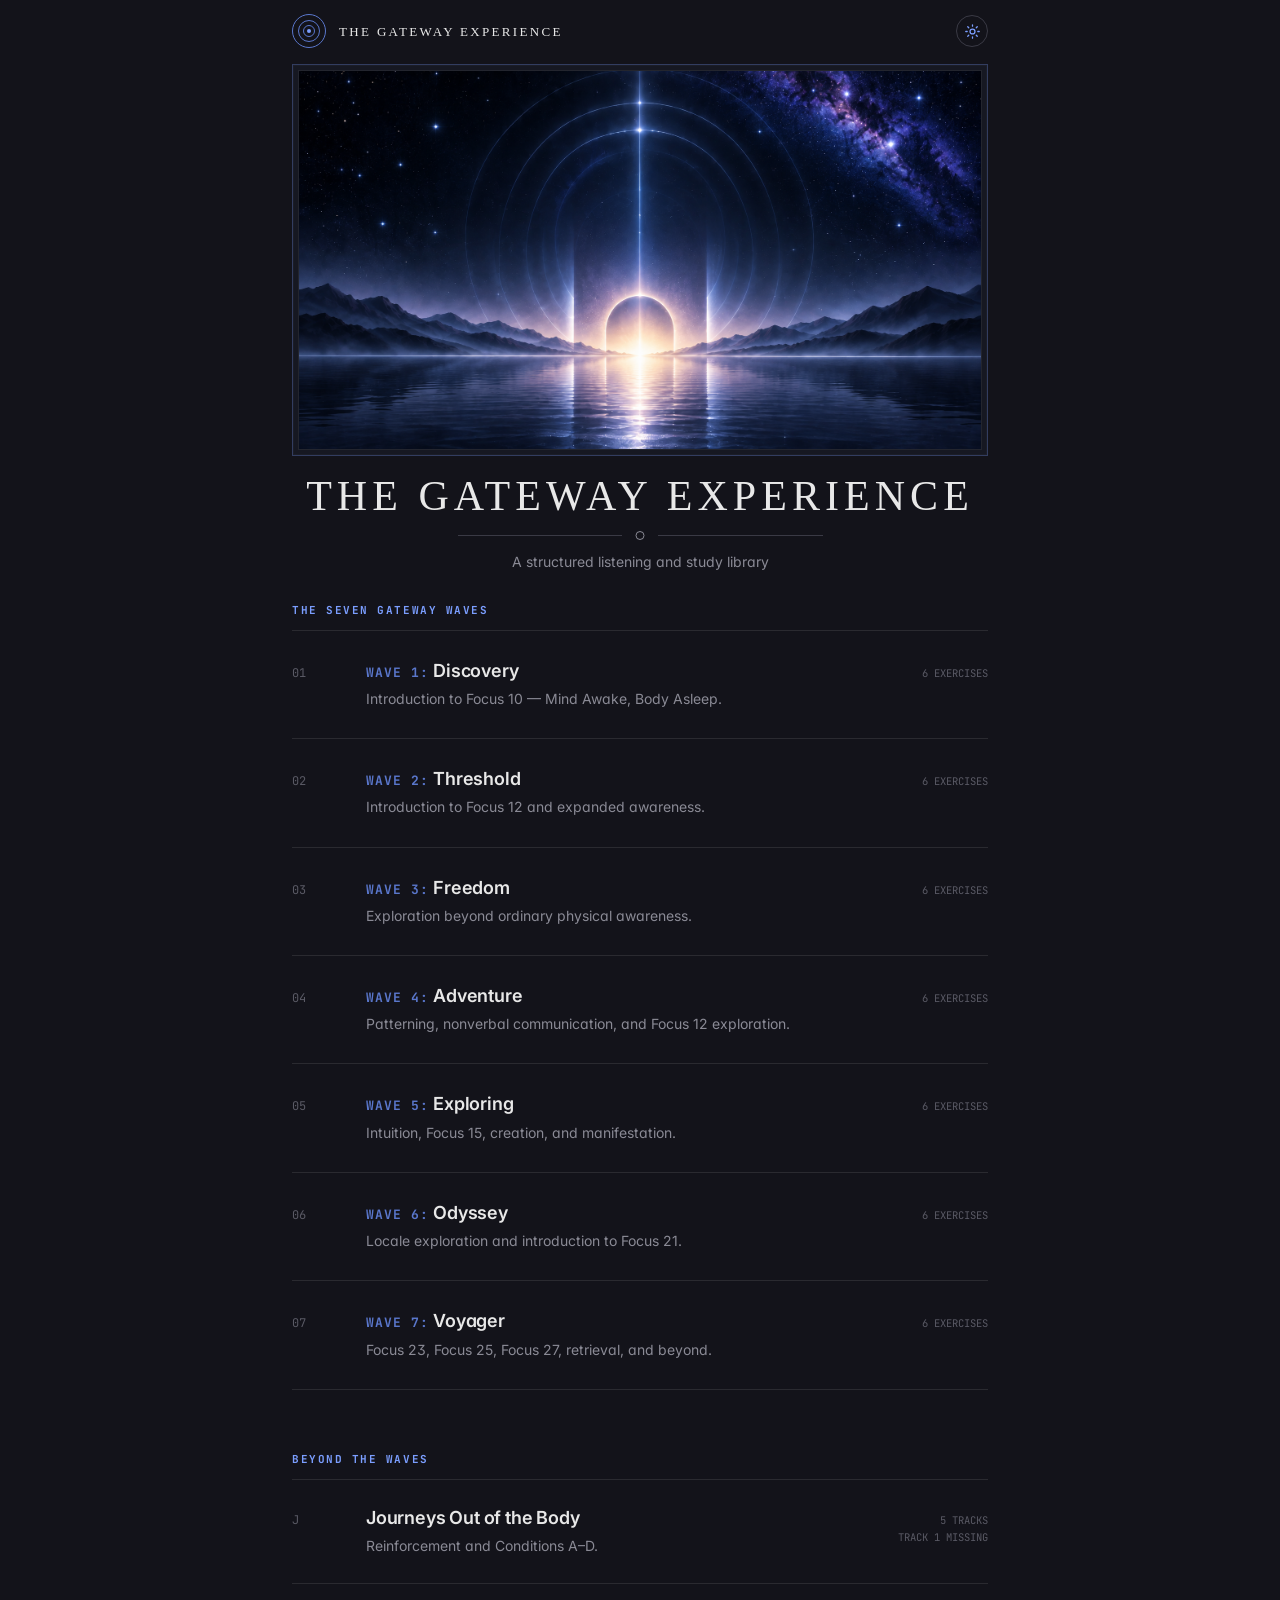
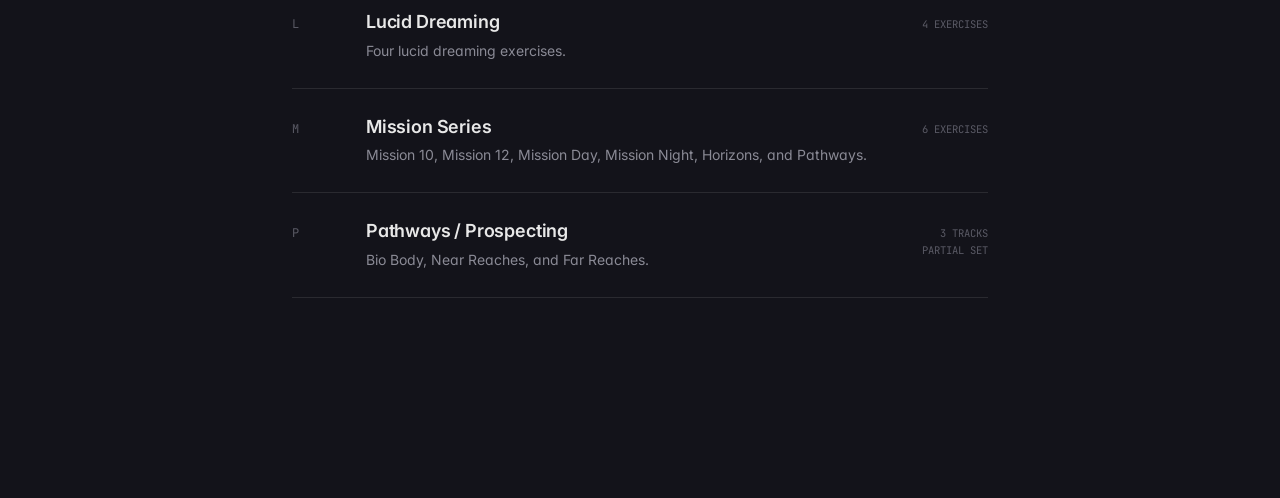
==== commit e9005bd0: "Refine mobile index interaction and theme icon" ====
--- a/index.html
+++ b/index.html
@@ -186,5 +186,31 @@
   });
 </script>
 
+
+<!-- MOBILE INDEX TOUCH START -->
+<script>
+(() => {
+  if (!window.matchMedia('(hover: none) and (pointer: coarse)').matches) return;
+
+  document.querySelectorAll('.lecture-card[href]').forEach(card => {
+    card.addEventListener('click', event => {
+      event.preventDefault();
+
+      const href = card.href;
+
+      document.querySelectorAll('.lecture-card.touch-active')
+        .forEach(el => el.classList.remove('touch-active'));
+
+      card.classList.add('touch-active');
+
+      window.setTimeout(() => {
+        window.location.href = href;
+      }, 280);
+    });
+  });
+})();
+</script>
+<!-- MOBILE INDEX TOUCH END -->
+
 </body>
 </html>
--- a/assets/css/main.css
+++ b/assets/css/main.css
@@ -1975,32 +1975,44 @@
    THEME ICON — STRONGER SUN
    ------------------------------------------------------------ */
 
-/* Dark mode: sun means switch to light */
+/* Dark mode: custom sun = switch to light */
 .gateway-theme-toggle {
   color: var(--accent);
 }
 
 .gateway-theme-toggle::before {
-  content: '☀';
-  font-family: Arial, Helvetica, sans-serif;
-  font-size: 19px;
-  font-weight: 700;
-  line-height: 1;
-
-  text-shadow:
-    0 0 8px rgba(123, 158, 255, 0.32);
-}
-
-/* Light mode: moon means switch to dark */
+  content: '';
+  display: block;
+  width: 17px;
+  height: 17px;
+
+  background: currentColor;
+
+  -webkit-mask:
+    url("data:image/svg+xml,%3Csvg%20xmlns%3D%22http%3A//www.w3.org/2000/svg%22%20viewBox%3D%220%200%2024%2024%22%3E%0A%20%20%3Cg%20fill%3D%22none%22%20stroke%3D%22black%22%20stroke-width%3D%221.8%22%20stroke-linecap%3D%22round%22%3E%0A%20%20%20%20%3Ccircle%20cx%3D%2212%22%20cy%3D%2212%22%20r%3D%223.5%22/%3E%0A%20%20%20%20%3Cpath%20d%3D%22M12%202.5v2%20M12%2019.5v2%20M2.5%2012h2%20M19.5%2012h2%0A%20%20%20%20%20%20%20%20%20%20%20%20%20M5.3%205.3l1.4%201.4%20M17.3%2017.3l1.4%201.4%0A%20%20%20%20%20%20%20%20%20%20%20%20%20M18.7%205.3l-1.4%201.4%20M6.7%2017.3l-1.4%201.4%22/%3E%0A%20%20%3C/g%3E%0A%3C/svg%3E")
+    center / contain no-repeat;
+
+  mask:
+    url("data:image/svg+xml,%3Csvg%20xmlns%3D%22http%3A//www.w3.org/2000/svg%22%20viewBox%3D%220%200%2024%2024%22%3E%0A%20%20%3Cg%20fill%3D%22none%22%20stroke%3D%22black%22%20stroke-width%3D%221.8%22%20stroke-linecap%3D%22round%22%3E%0A%20%20%20%20%3Ccircle%20cx%3D%2212%22%20cy%3D%2212%22%20r%3D%223.5%22/%3E%0A%20%20%20%20%3Cpath%20d%3D%22M12%202.5v2%20M12%2019.5v2%20M2.5%2012h2%20M19.5%2012h2%0A%20%20%20%20%20%20%20%20%20%20%20%20%20M5.3%205.3l1.4%201.4%20M17.3%2017.3l1.4%201.4%0A%20%20%20%20%20%20%20%20%20%20%20%20%20M18.7%205.3l-1.4%201.4%20M6.7%2017.3l-1.4%201.4%22/%3E%0A%20%20%3C/g%3E%0A%3C/svg%3E")
+    center / contain no-repeat;
+}
+
+/* Light mode: matching custom moon = switch to dark */
 [data-theme="light"] .gateway-theme-toggle::before {
-  content: '☾';
-  font-family: Georgia, 'Times New Roman', serif;
-  font-size: 19px;
-  font-weight: 400;
-
-  text-shadow: none;
-}
-
+  content: '';
+  width: 17px;
+  height: 17px;
+
+  background: currentColor;
+
+  -webkit-mask:
+    url("data:image/svg+xml,%3Csvg%20xmlns%3D%22http%3A//www.w3.org/2000/svg%22%20viewBox%3D%220%200%2024%2024%22%3E%0A%20%20%3Cpath%20fill%3D%22black%22%0A%20%20%20%20%20%20%20%20d%3D%22M17.9%2016.6A7.3%207.3%200%200%201%207.4%206.1%0A%20%20%20%20%20%20%20%20%20%20%207.8%207.8%200%201%200%2017.9%2016.6Z%22/%3E%0A%3C/svg%3E")
+    center / contain no-repeat;
+
+  mask:
+    url("data:image/svg+xml,%3Csvg%20xmlns%3D%22http%3A//www.w3.org/2000/svg%22%20viewBox%3D%220%200%2024%2024%22%3E%0A%20%20%3Cpath%20fill%3D%22black%22%0A%20%20%20%20%20%20%20%20d%3D%22M17.9%2016.6A7.3%207.3%200%200%201%207.4%206.1%0A%20%20%20%20%20%20%20%20%20%20%207.8%207.8%200%201%200%2017.9%2016.6Z%22/%3E%0A%3C/svg%3E")
+    center / contain no-repeat;
+}
 
 /* ------------------------------------------------------------
    RESPONSIVE
@@ -2040,3 +2052,98 @@
 
 /* ===== GATEWAY INDEX FINAL SYSTEM END ===== */
 
+
+/* ============================================================
+   INDEX CARDS — MOBILE / TOUCH INTERACTION
+   ============================================================ */
+
+@media (hover: none) and (pointer: coarse) {
+
+  .lecture-card {
+    -webkit-tap-highlight-color: transparent;
+    touch-action: manipulation;
+    transition:
+      background 140ms var(--ease),
+      box-shadow 140ms var(--ease);
+  }
+
+  /* Desktop slide has no useful meaning on touch */
+  .lecture-card:hover,
+  .lecture-card:focus-visible {
+    padding-left: 0;
+  }
+
+  .lecture-card:active {
+    background: var(--accent-glow);
+    box-shadow:
+      inset 0 0 0 1px rgba(123, 158, 255, 0.28);
+  }
+
+  .lecture-card:active .lecture-title,
+  .lecture-card:active .gateway-wave-title,
+  .lecture-card:active .wave-prefix,
+  .lecture-card:active .num {
+    color: var(--accent);
+  }
+
+  .lecture-card:active .lecture-meta {
+    color: var(--accent-dim);
+  }
+
+  [data-theme="light"] .lecture-card:active {
+    background: rgba(82, 105, 173, 0.10);
+    box-shadow:
+      inset 0 0 0 1px rgba(82, 105, 173, 0.24);
+  }
+}
+
+
+/* ===== MOBILE INDEX TOUCH START ===== */
+
+@media (hover: none) and (pointer: coarse) {
+
+  .lecture-card {
+    -webkit-tap-highlight-color: transparent;
+    touch-action: manipulation;
+
+    transition:
+      background 60ms var(--ease),
+      box-shadow 60ms var(--ease);
+  }
+
+  /* Disable desktop movement on touch */
+  .lecture-card:hover,
+  .lecture-card:focus,
+  .lecture-card:focus-visible,
+  .lecture-card.touch-active {
+    padding-left: 0;
+  }
+
+  .lecture-card.touch-active {
+    background: var(--accent-glow);
+
+    box-shadow:
+      inset 0 0 0 1px rgba(123, 158, 255, 0.30);
+  }
+
+  .lecture-card.touch-active .lecture-title,
+  .lecture-card.touch-active .gateway-wave-title,
+  .lecture-card.touch-active .wave-prefix,
+  .lecture-card.touch-active .num {
+    color: var(--accent);
+  }
+
+  .lecture-card.touch-active .lecture-meta {
+    color: var(--accent-dim);
+  }
+
+  [data-theme="light"] .lecture-card.touch-active {
+    background: rgba(82, 105, 173, 0.11);
+
+    box-shadow:
+      inset 0 0 0 1px rgba(82, 105, 173, 0.28);
+  }
+}
+
+/* ===== MOBILE INDEX TOUCH END ===== */
+
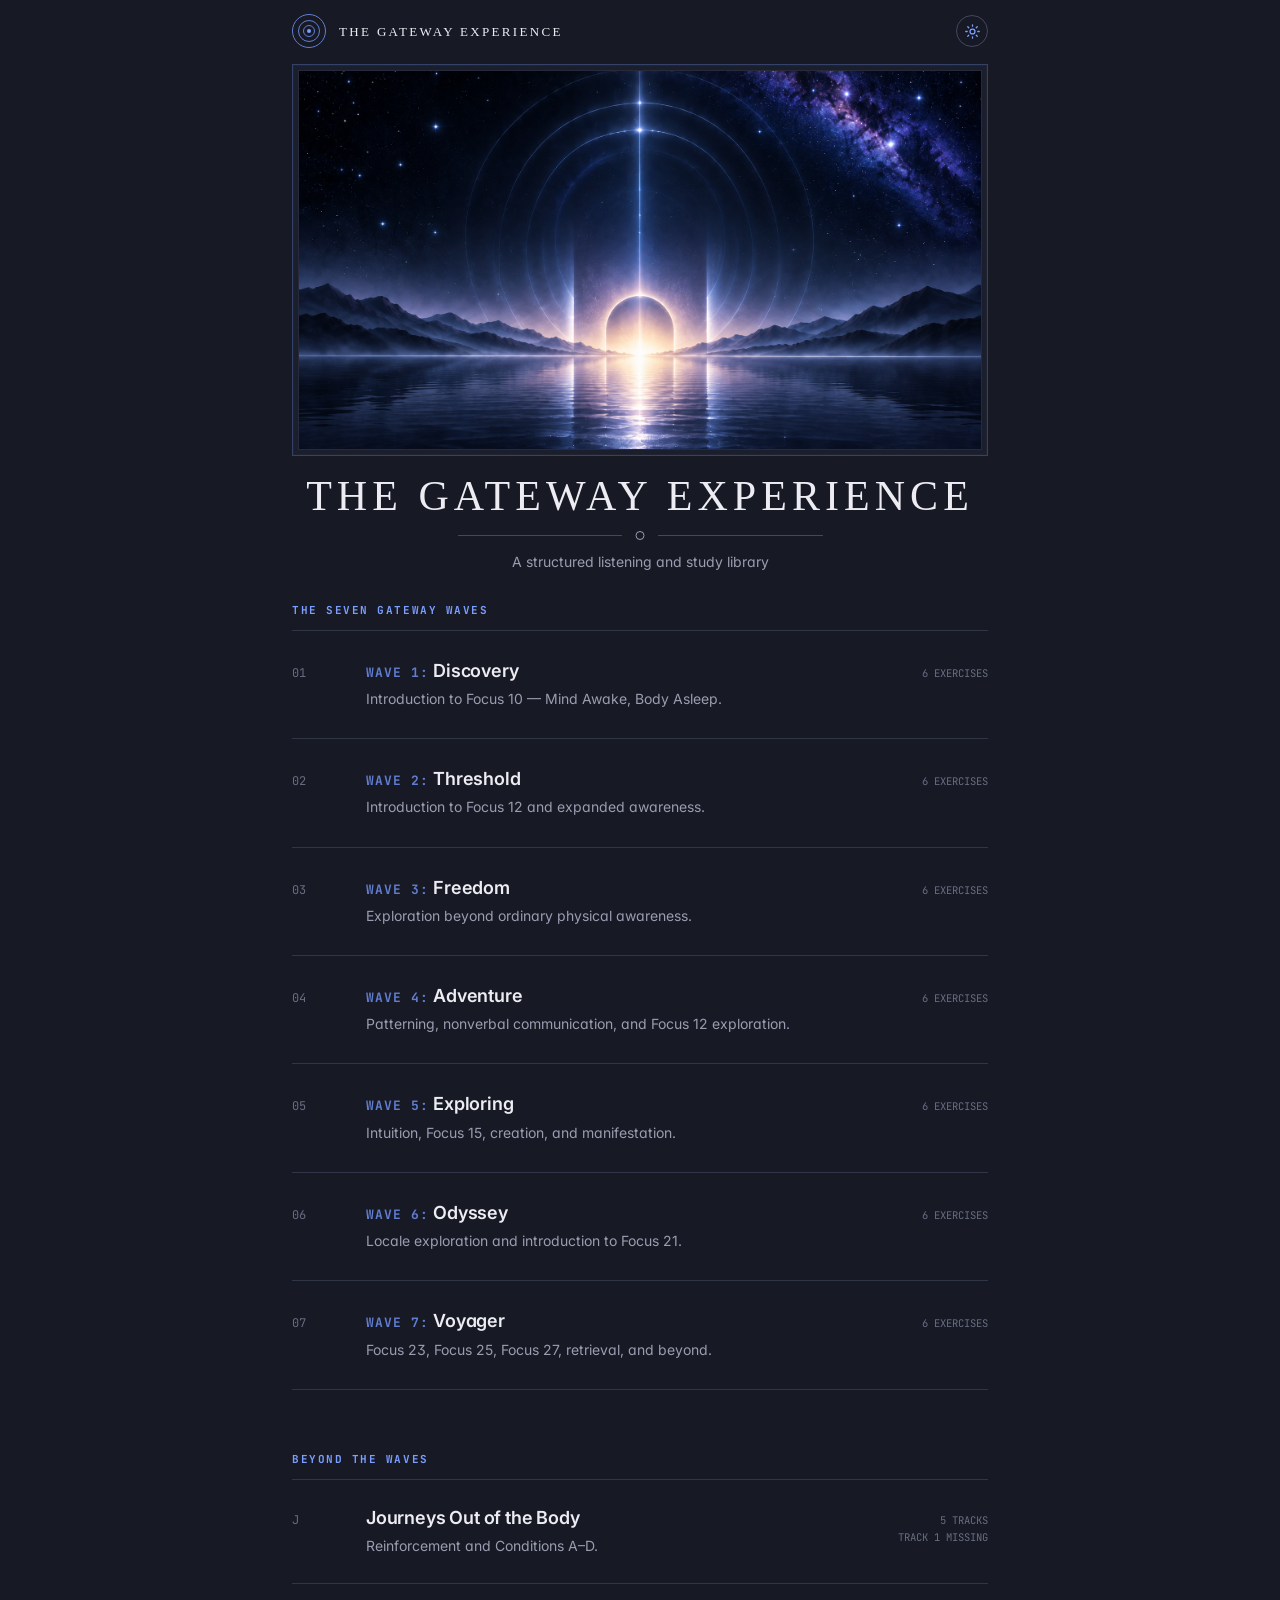
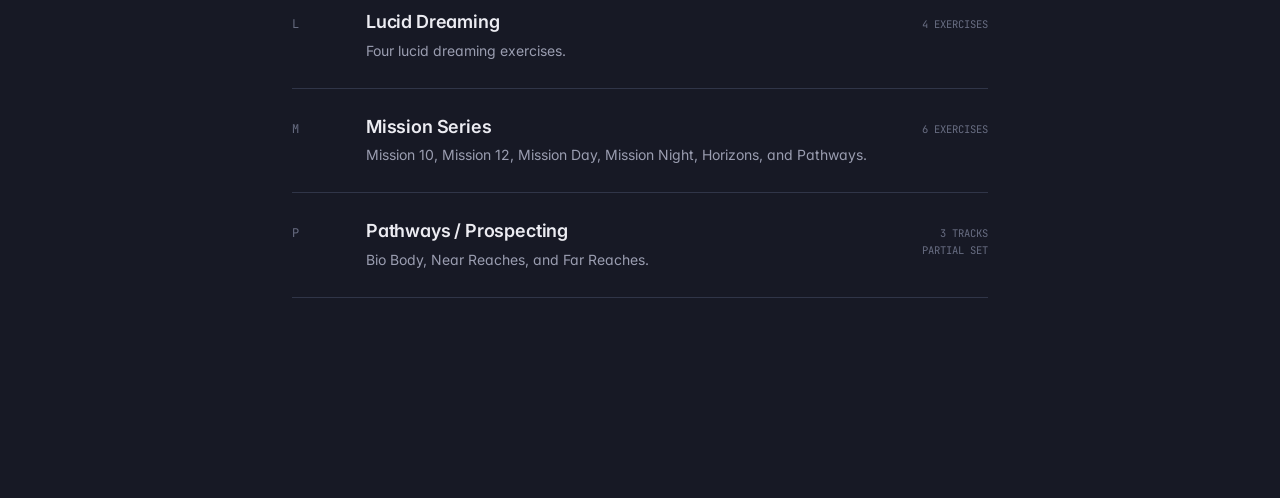
==== commit ca91651b: "Bust Gateway stylesheet cache" ====
--- a/index.html
+++ b/index.html
@@ -4,7 +4,7 @@
   <meta charset="UTF-8">
   <meta name="viewport" content="width=device-width, initial-scale=1.0">
   <title>The Gateway Experience</title>
-  <link rel="stylesheet" href="assets/css/main.css?v=waves-index-1">
+  <link rel="stylesheet" href="assets/css/main.css?v=gateway-20260919-1718">
 
   <meta property="og:title" content="The Gateway Experience">
   <meta property="og:description" content="A structured listening and study library">
--- a/assets/css/main.css
+++ b/assets/css/main.css
@@ -6,18 +6,18 @@
 @import url('https://fonts.googleapis.com/css2?family=Inter:wght@400;500;600;700&family=JetBrains+Mono:wght@400;500&display=swap');
 
 :root {
-  --bg:            #13131A;
-  --bg-elevated:   #1A1A22;
-  --bg-popup:      #1E1E28;
-  --text:          #E8E8E8;
-  --text-muted:    #8A8A95;
-  --text-dim:      #5A5A65;
-  --border:        #2A2A30;
-  --border-strong: #3A3A45;
+  --bg:            #171925;
+  --bg-elevated:   #202331;
+  --bg-popup:      #272A3A;
+  --text:          #ECECF2;
+  --text-muted:    #9A9DB0;
+  --text-dim:      #686D82;
+  --border:        #303548;
+  --border-strong: #414860;
   --accent:        #7B9EFF;
-  --accent-dim:    #5A77CC;
-  --accent-glow:   rgba(123, 158, 255, 0.12);
-  --logic:         #B89968;
+  --accent-dim:    #627ED1;
+  --accent-glow:   rgba(123, 158, 255, 0.11);
+  --logic:         #B89B73;
 
   --font-sans: 'Inter', -apple-system, BlinkMacSystemFont, sans-serif;
   --font-mono: 'JetBrains Mono', 'SF Mono', Menlo, monospace;
@@ -2147,3 +2147,286 @@
 
 /* ===== MOBILE INDEX TOUCH END ===== */
 
+
+/* ===== WAVE 1 TECH & TOOLS START ===== */
+
+/* Wave 1 doorway to the reference page */
+
+.wave-reference-link {
+  position: relative;
+  display: grid;
+  grid-template-columns: 1fr auto;
+  gap: 5px 24px;
+
+  margin: 54px 0 18px;
+  padding: 22px 24px;
+
+  border: 1px solid var(--border-strong);
+  background:
+    linear-gradient(
+      135deg,
+      var(--accent-glow),
+      transparent 62%
+    );
+
+  color: var(--text);
+  text-decoration: none;
+
+  transition:
+    border-color 160ms var(--ease),
+    background 160ms var(--ease),
+    transform 160ms var(--ease);
+}
+
+.wave-reference-link:hover,
+.wave-reference-link:focus-visible {
+  border-color: var(--accent);
+  background:
+    linear-gradient(
+      135deg,
+      rgba(123, 158, 255, 0.16),
+      rgba(123, 158, 255, 0.025) 68%
+    );
+
+  outline: none;
+}
+
+.wave-reference-kicker {
+  grid-column: 1 / -1;
+
+  font-family: var(--font-mono);
+  font-size: 9.5px;
+  font-weight: 700;
+  line-height: 1;
+
+  letter-spacing: 0.14em;
+  text-transform: uppercase;
+
+  color: var(--accent);
+}
+
+.wave-reference-title {
+  font-size: 20px;
+  font-weight: 600;
+  line-height: 1.25;
+}
+
+.wave-reference-copy {
+  grid-column: 1;
+
+  font-size: 14px;
+  line-height: 1.55;
+
+  color: var(--text-muted);
+}
+
+.wave-reference-action {
+  grid-column: 2;
+  grid-row: 2 / 4;
+  align-self: center;
+
+  font-family: var(--font-mono);
+  font-size: 10px;
+  font-weight: 700;
+
+  letter-spacing: 0.06em;
+  text-transform: uppercase;
+
+  color: var(--accent);
+}
+
+
+/* Reference page */
+
+.gateway-reference-intro {
+  max-width: 680px;
+  margin: 0 0 42px;
+
+  font-size: 15.5px;
+  line-height: 1.65;
+
+  color: var(--text-muted);
+}
+
+.gateway-tools-outline h3 {
+  scroll-margin-top: 30px;
+}
+
+/* Elegant list treatment for Tech & Tools */
+
+.gateway-tools-outline ul {
+  list-style: none;
+  margin: 14px 0 26px;
+  padding: 0;
+}
+
+.gateway-tools-outline li {
+  position: relative;
+  margin: 0 0 16px;
+  padding-left: 27px;
+
+  font-size: 15.5px;
+  line-height: 1.72;
+  color: var(--text);
+}
+
+.gateway-tools-outline li:last-child {
+  margin-bottom: 0;
+}
+
+/* Mini Gateway portal mark — echoes the site identity */
+.outline.gateway-tools-outline > ul > li::before {
+  content: "";
+  display: block;
+
+  position: absolute;
+  left: 1px;
+  top: 0.67em;
+
+  width: 10px;
+  height: 10px;
+
+  border: 1px solid var(--text-dim);
+  border-radius: 50%;
+
+  background:
+    radial-gradient(
+      circle at center,
+      var(--accent-dim) 0 1px,
+      transparent 1.5px
+    );
+
+  opacity: 0.82;
+}
+
+[data-theme="light"] .outline.gateway-tools-outline > ul > li::before {
+  border-color: var(--text-dim);
+  background:
+    radial-gradient(
+      circle at center,
+      var(--accent-dim) 0 1px,
+      transparent 1.5px
+    );
+}
+
+/* Full Gateway Affirmation */
+
+.gateway-affirmation {
+  position: relative;
+
+  margin: 22px 0 42px;
+  padding: 30px 32px 28px;
+
+  border: 1px solid rgba(123, 158, 255, 0.34);
+
+  background:
+    linear-gradient(
+      145deg,
+      rgba(123, 158, 255, 0.08),
+      rgba(123, 158, 255, 0.018) 62%
+    );
+
+  box-shadow:
+    inset 0 0 0 5px var(--bg),
+    inset 0 0 0 6px rgba(123, 158, 255, 0.10);
+}
+
+.gateway-affirmation-label {
+  margin-bottom: 21px;
+
+  font-family: var(--font-mono);
+  font-size: 9.5px;
+  font-weight: 700;
+  line-height: 1;
+
+  letter-spacing: 0.16em;
+  text-transform: uppercase;
+
+  color: var(--accent);
+}
+
+.gateway-affirmation p {
+  max-width: 720px;
+  margin: 0 0 19px;
+
+  font-family: Georgia, "Times New Roman", serif;
+  font-size: 18px;
+  font-weight: 400;
+  font-style: italic;
+  line-height: 1.72;
+
+  color: var(--text);
+}
+
+.gateway-affirmation p:last-child {
+  margin-bottom: 0;
+}
+
+[data-theme="light"] .gateway-affirmation {
+  border-color: rgba(82, 105, 173, 0.34);
+
+  background:
+    linear-gradient(
+      145deg,
+      rgba(82, 105, 173, 0.08),
+      rgba(82, 105, 173, 0.018) 62%
+    );
+
+  box-shadow:
+    inset 0 0 0 5px var(--bg),
+    inset 0 0 0 6px rgba(82, 105, 173, 0.10);
+}
+
+
+/* Touch / narrow layout */
+
+@media (max-width: 860px) {
+
+  .wave-reference-link {
+    grid-template-columns: 1fr;
+    gap: 7px;
+
+    margin-top: 42px;
+    padding: 19px 18px;
+  }
+
+  .wave-reference-copy,
+  .wave-reference-action {
+    grid-column: 1;
+    grid-row: auto;
+  }
+
+  .wave-reference-action {
+    margin-top: 5px;
+  }
+
+  .gateway-affirmation {
+    margin-top: 20px;
+    padding: 25px 23px 24px;
+  }
+
+  .gateway-affirmation p {
+    font-size: 17px;
+    line-height: 1.7;
+  }
+
+  .gateway-tools-outline li {
+    padding-left: 21px;
+    margin-bottom: 14px;
+    font-size: 15px;
+  }
+
+  .gateway-tools-outline li::before {
+    width: 6px;
+    height: 6px;
+    top: 0.8em;
+  }
+
+  .reference-page .left-col {
+    padding-top: 8px;
+    padding-bottom: 8px;
+  }
+}
+
+/* ===== WAVE 1 TECH & TOOLS END ===== */
+
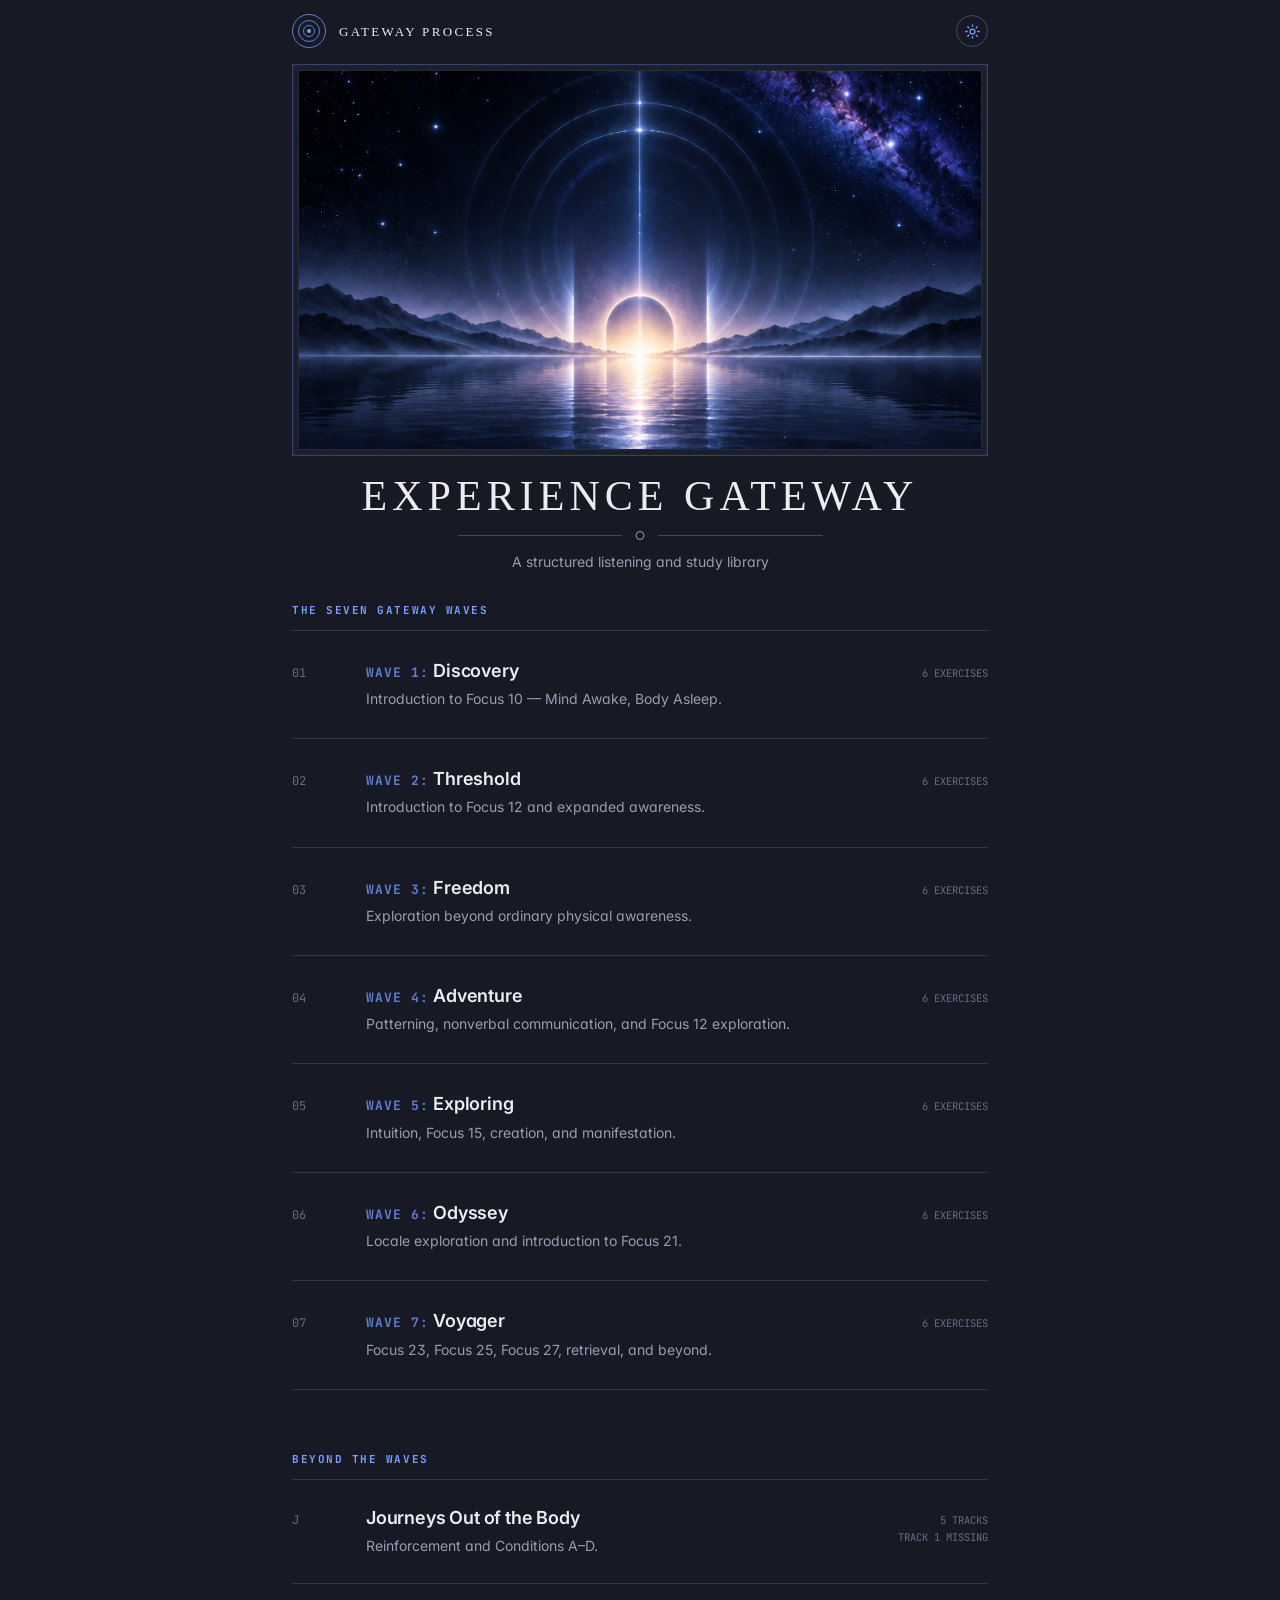
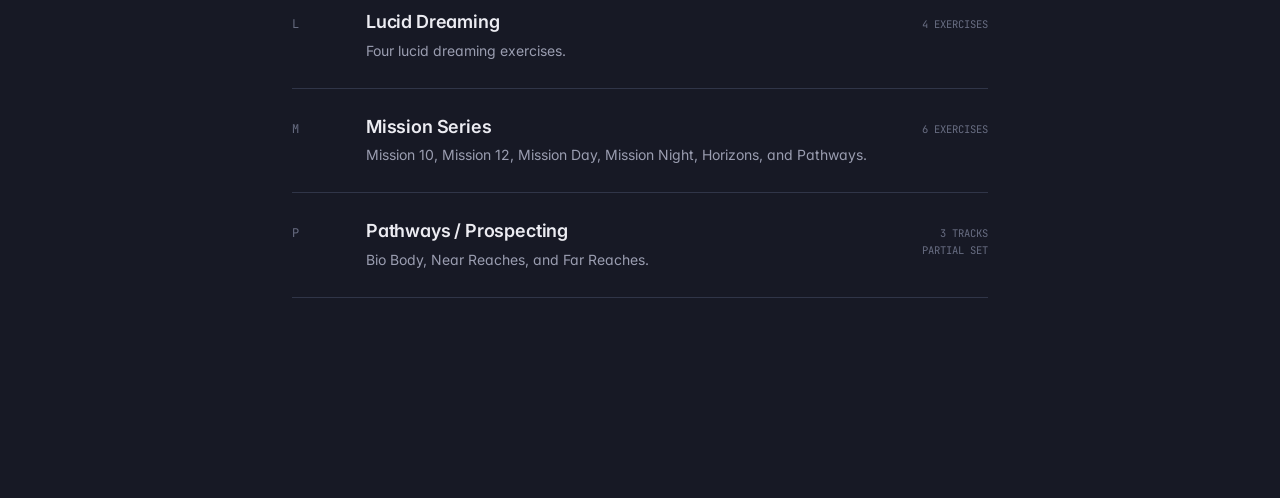
==== commit aa5153cf: "Update Gateway share image" ====
--- a/index.html
+++ b/index.html
@@ -3,18 +3,16 @@
 <head>
   <meta charset="UTF-8">
   <meta name="viewport" content="width=device-width, initial-scale=1.0">
-  <title>The Gateway Experience</title>
+  <title>Gateway Process</title>
   <link rel="stylesheet" href="assets/css/main.css?v=gateway-20260919-1718">
 
-  <meta property="og:title" content="The Gateway Experience">
-  <meta property="og:description" content="A structured listening and study library">
-  <meta property="og:image" content="https://danielleackerman.github.io/gateway-experience/assets/images/gateway-share.png">
+  <meta property="og:title" content="Gateway Process">
+  <meta property="og:image" content="https://danielleackerman.github.io/gateway-experience/assets/images/gateway-hero-dark.png">
   <meta property="og:url" content="https://danielleackerman.github.io/gateway-experience/">
   <meta property="og:type" content="website">
   <meta name="twitter:card" content="summary_large_image">
-  <meta name="twitter:title" content="The Gateway Experience">
-  <meta name="twitter:description" content="A structured listening and study library">
-  <meta name="twitter:image" content="https://danielleackerman.github.io/gateway-experience/assets/images/gateway-share.png">
+  <meta name="twitter:title" content="Gateway Process">
+  <meta name="twitter:image" content="https://danielleackerman.github.io/gateway-experience/assets/images/gateway-hero-dark.png">
 </head>
 
 <body>
@@ -25,7 +23,7 @@
     <div class="gateway-mark" aria-hidden="true">
       <span></span>
     </div>
-    <div class="gateway-masthead-title">The Gateway Experience</div>
+    <div class="gateway-masthead-title">Gateway Process</div>
     <button class="theme-toggle gateway-theme-toggle" type="button">LIGHT MODE</button>
   </nav>
 
@@ -40,7 +38,7 @@
            alt="">
     </div>
 
-    <h1>The Gateway Experience</h1>
+    <h1>Experience Gateway</h1>
     <div class="gateway-title-rule" aria-hidden="true">
       <span></span>
     </div>
